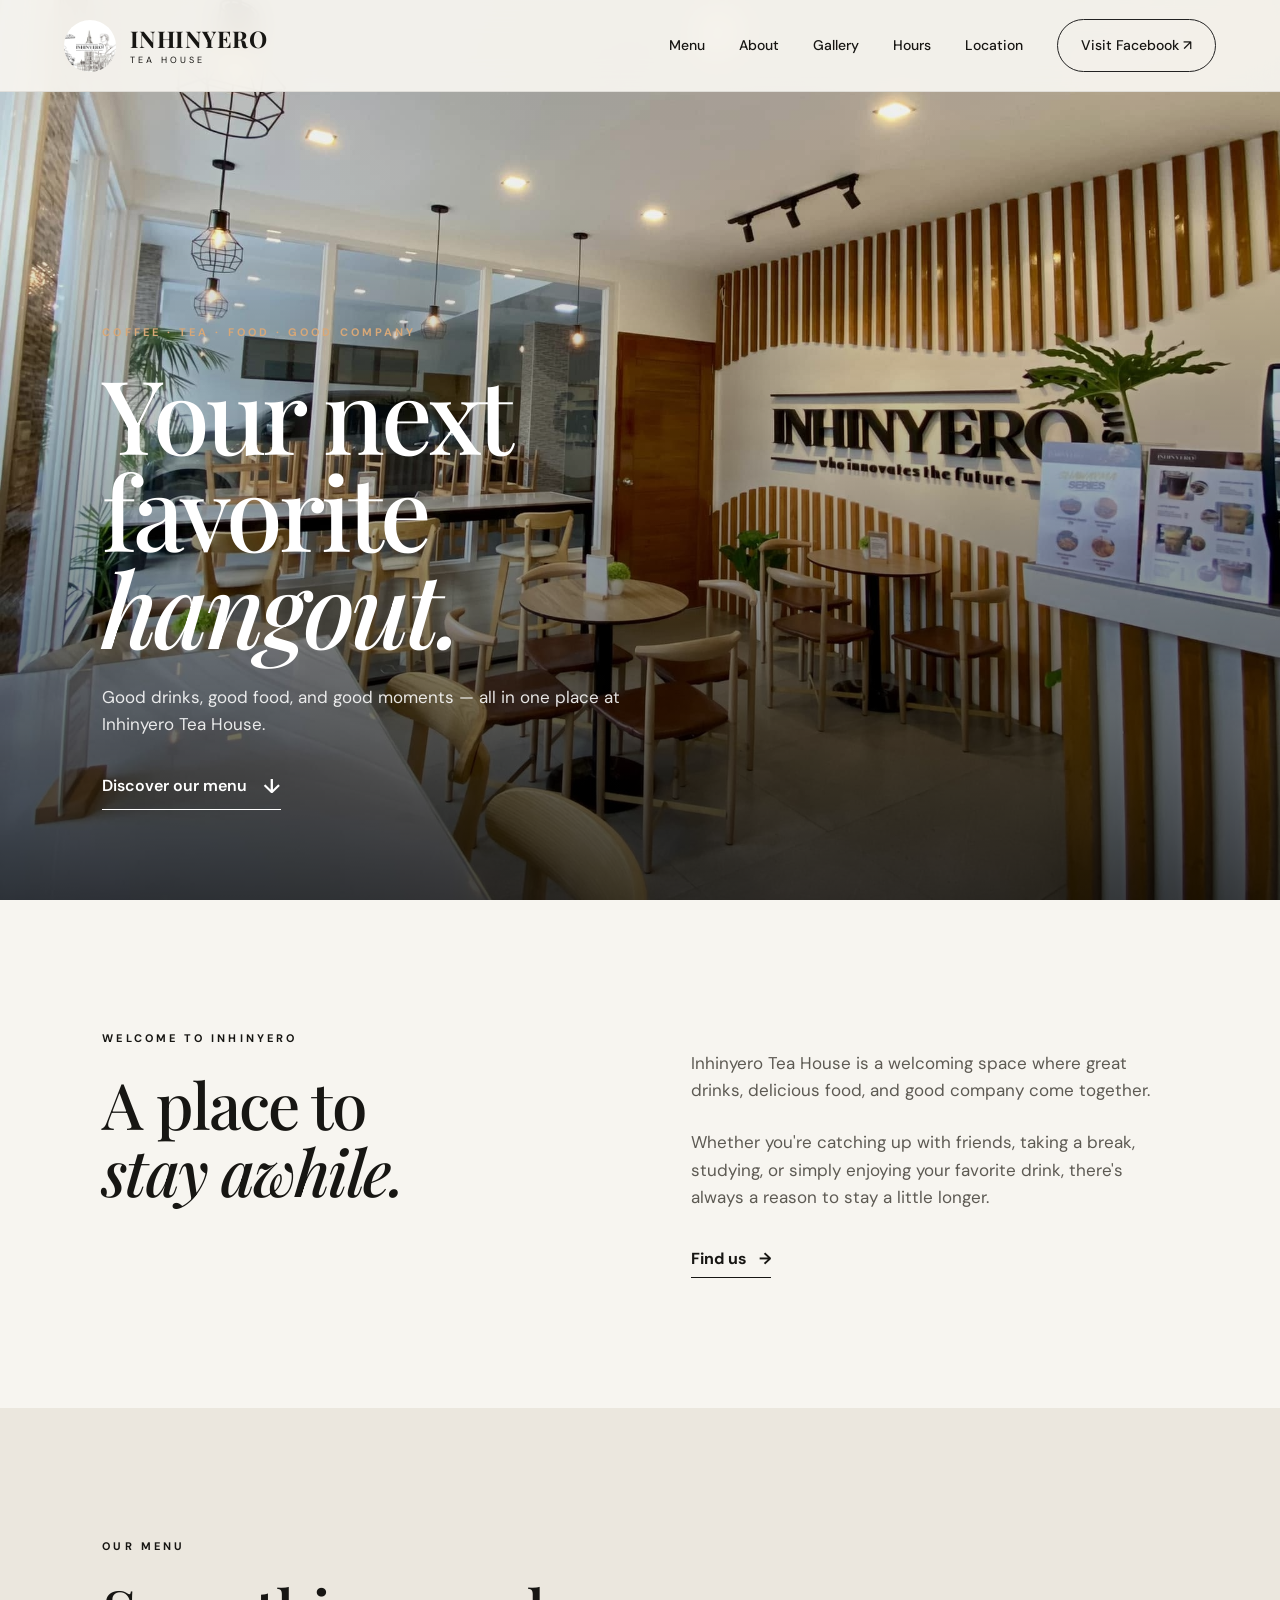
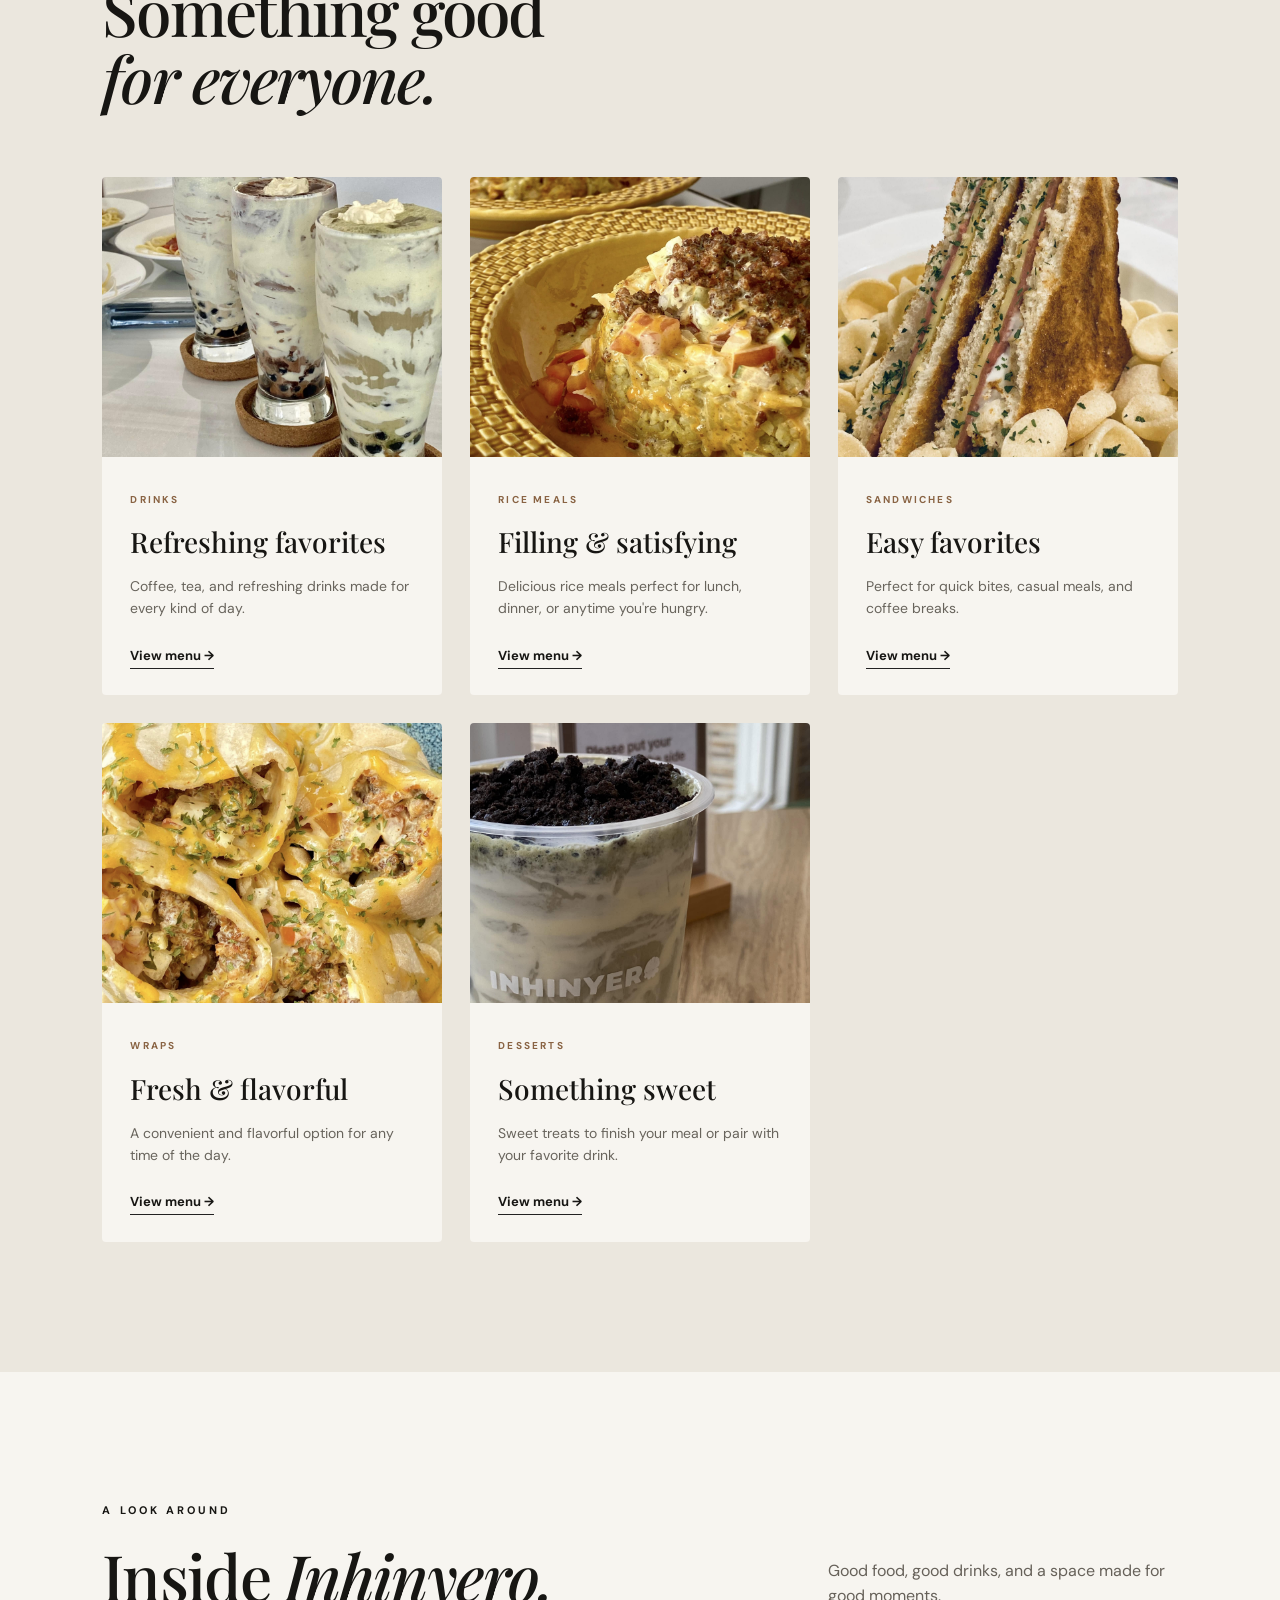
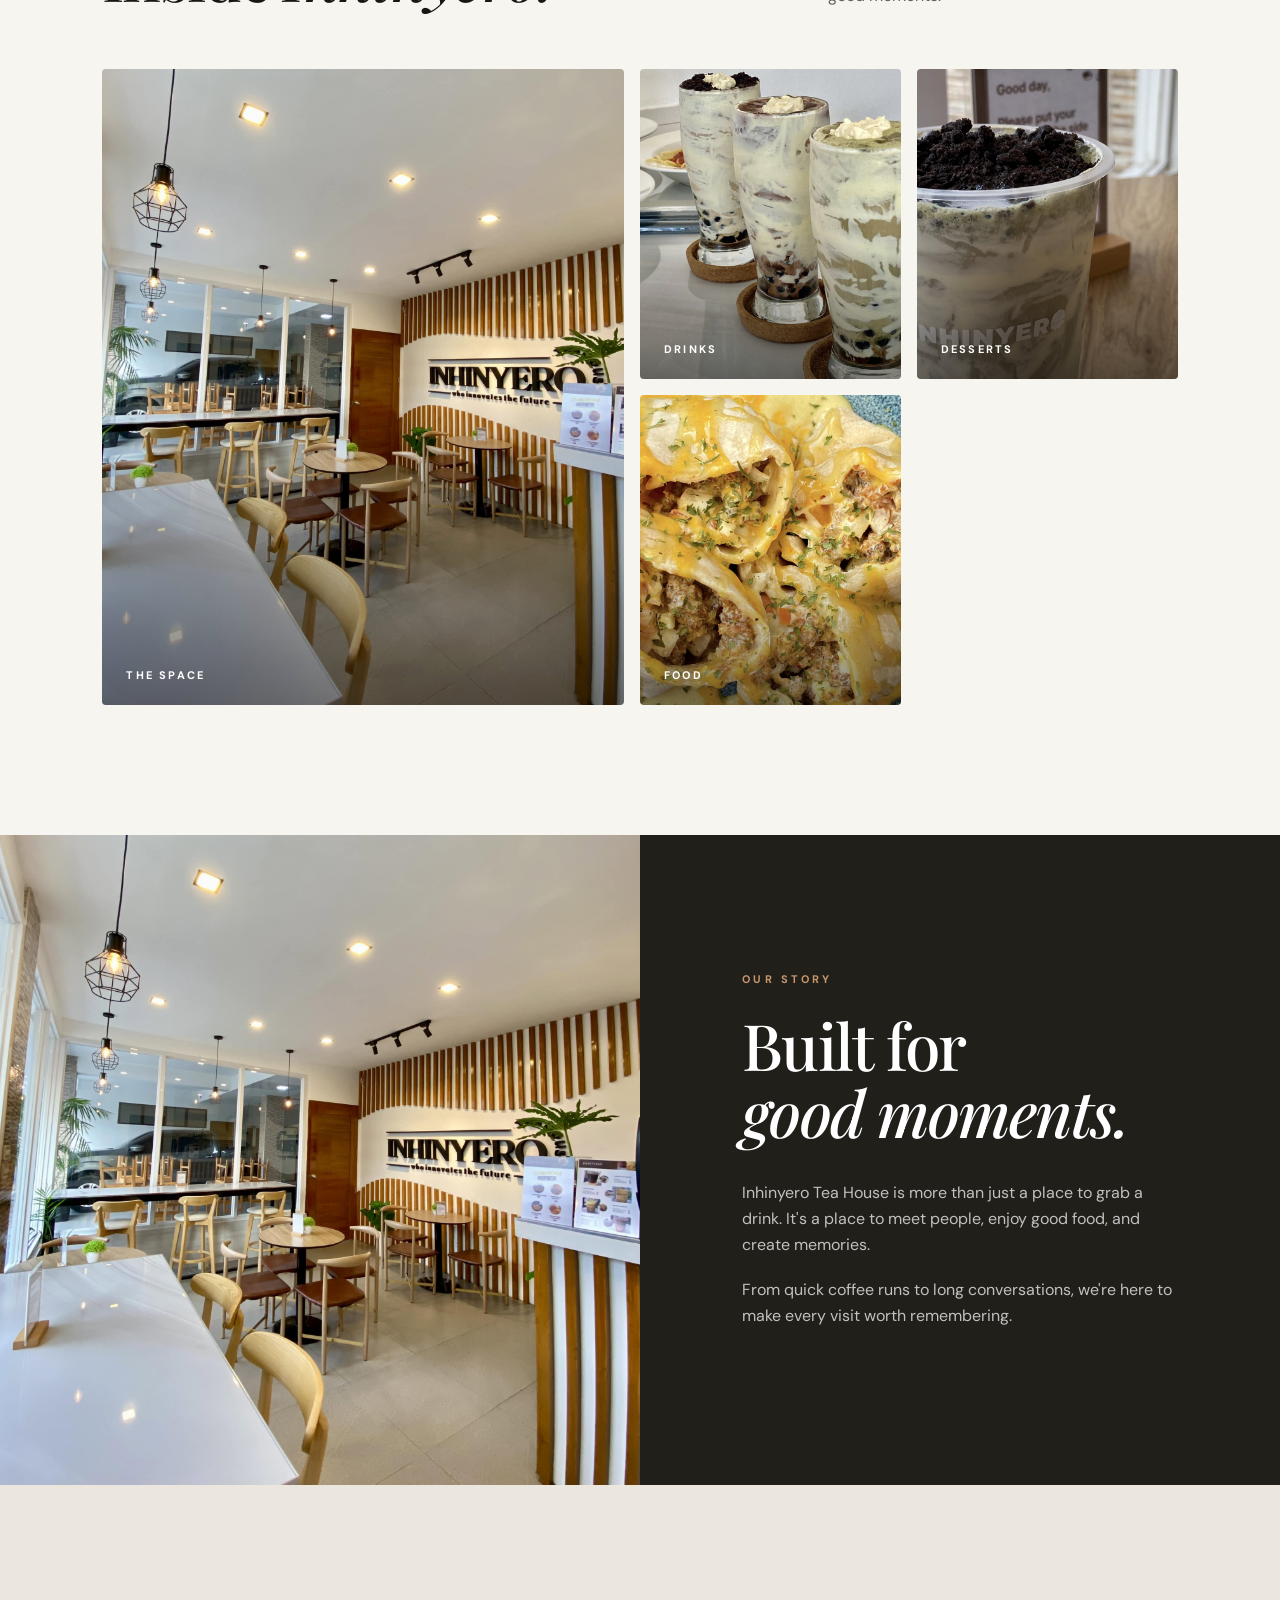
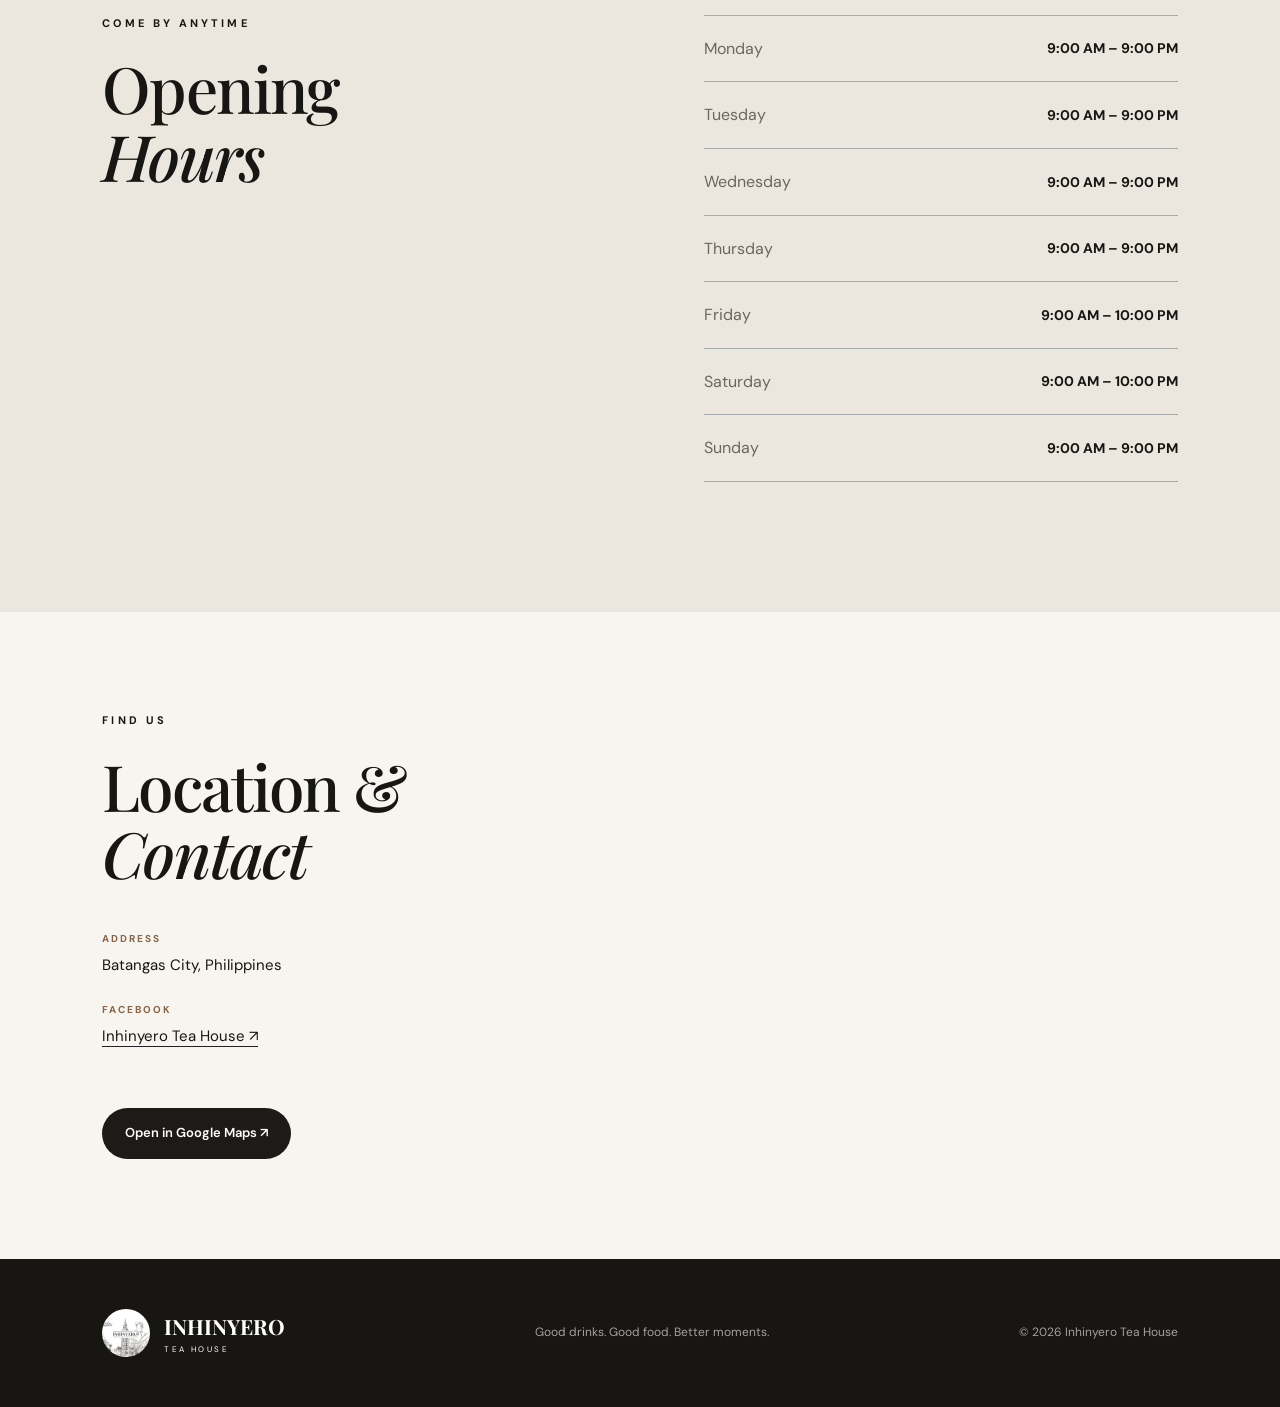
==== cafe-editorial-site/index.html @ 99d725fb "Update index.html" ====
<!DOCTYPE html>
<html lang="en">
<head>
  <meta charset="UTF-8">
  <meta name="viewport" content="width=device-width, initial-scale=1.0">

  <meta
    name="description"
    content="Inhinyero Tea House - Coffee, tea, food, and good company."
  >

  <title>Inhinyero Tea House</title>

  <link rel="preconnect" href="https://fonts.googleapis.com">
  <link rel="preconnect" href="https://fonts.gstatic.com" crossorigin>

  <link
    href="https://fonts.googleapis.com/css2?family=DM+Sans:wght@400;500;600;700&family=Playfair+Display:ital,wght@0,500;0,600;1,500;1,600&display=swap"
    rel="stylesheet"
  >

  <link rel="stylesheet" href="style.css">
</head>

<body>

<!-- ================= HEADER ================= -->

<header class="site-header">

  <a href="#home" class="brand">
    <img
      src="images/logo.jpg.png"
      alt="Inhinyero Tea House Logo"
      class="brand-logo"
    >

    <div class="brand-text">
      <strong>INHINYERO</strong>
      <span>TEA HOUSE</span>
    </div>
  </a>

  <button class="menu-btn" aria-label="Open menu">
    ☰
  </button>

  <nav>
    <a href="#menu">Menu</a>
    <a href="#about">About</a>
    <a href="#gallery">Gallery</a>
    <a href="#hours">Hours</a>
    <a href="#location">Location</a>

    <a
      class="nav-button"
      href="https://www.facebook.com/profile.php?id=100092842797401"
      target="_blank"
      rel="noopener"
    >
      Visit Facebook ↗
    </a>
  </nav>

</header>


<main>

<!-- ================= HERO ================= -->

<section id="home" class="hero">

  <div class="hero-image">
    <img
      src="images/interior.jpg.png"
      alt="Inside Inhinyero Tea House"
    >
  </div>

  <div class="hero-overlay"></div>

  <div class="hero-copy">

    <p class="eyebrow">
      COFFEE · TEA · FOOD · GOOD COMPANY
    </p>

    <h1>
      Your next favorite
      <br>
      <i>hangout.</i>
    </h1>

    <p class="lead">
      Good drinks, good food, and good moments —
      all in one place at Inhinyero Tea House.
    </p>

    <a class="hero-button" href="#menu">
      Discover our menu
      <span>↓</span>
    </a>

  </div>

</section>


<!-- ================= ABOUT ================= -->

<section id="about" class="split-section">

  <div class="about-title">

    <p class="eyebrow">
      WELCOME TO INHINYERO
    </p>

    <h2>
      A place to
      <br>
      <i>stay awhile.</i>
    </h2>

  </div>

  <div class="copy">

    <p>
      Inhinyero Tea House is a welcoming space where
      great drinks, delicious food, and good company come together.
    </p>

    <p>
      Whether you're catching up with friends, taking a break,
      studying, or simply enjoying your favorite drink,
      there's always a reason to stay a little longer.
    </p>

    <a class="text-link dark" href="#location">
      Find us
      <span>→</span>
    </a>

  </div>

</section>


<!-- ================= MENU ================= -->

<section id="menu" class="menu-section">

  <div class="section-title">

    <p class="eyebrow">
      OUR MENU
    </p>

    <h2>
      Something good
      <br>
      <i>for everyone.</i>
    </h2>

  </div>


  <div class="menu-grid">


    <!-- DRINKS -->

    <article class="menu-card">

      <div class="menu-photo">
        <img
          src="images/drinks.jpg.png"
          alt="Drinks at Inhinyero Tea House"
        >
      </div>

      <div class="menu-card-content">

        <span class="menu-category">
          DRINKS
        </span>

        <h3>
          Refreshing favorites
        </h3>

        <p>
          Coffee, tea, and refreshing drinks
          made for every kind of day.
        </p>

        <a href="#location">
          View menu →
        </a>

      </div>

    </article>


    <!-- RICE MEALS -->

    <article class="menu-card">

      <div class="menu-photo">
        <img
          src="images/rice.jpg.png"
          alt="Rice meals at Inhinyero Tea House"
        >
      </div>

      <div class="menu-card-content">

        <span class="menu-category">
          RICE MEALS
        </span>

        <h3>
          Filling & satisfying
        </h3>

        <p>
          Delicious rice meals perfect for
          lunch, dinner, or anytime you're hungry.
        </p>

        <a href="#location">
          View menu →
        </a>

      </div>

    </article>


    <!-- SANDWICH -->

    <article class="menu-card">

      <div class="menu-photo">

        <img
          src="images/sandwich.jpg.png"
          alt="Sandwich at Inhinyero Tea House"
        >

      </div>

      <div class="menu-card-content">

        <span class="menu-category">
          SANDWICHES
        </span>

        <h3>
          Easy favorites
        </h3>

        <p>
          Perfect for quick bites, casual meals,
          and coffee breaks.
        </p>

        <a href="#location">
          View menu →
        </a>

      </div>

    </article>


    <!-- WRAPS -->

    <article class="menu-card">

      <div class="menu-photo">

        <img
          src="images/wraps.jpg.png"
          alt="Wraps at Inhinyero Tea House"
        >

      </div>

      <div class="menu-card-content">

        <span class="menu-category">
          WRAPS
        </span>

        <h3>
          Fresh & flavorful
        </h3>

        <p>
          A convenient and flavorful option
          for any time of the day.
        </p>

        <a href="#location">
          View menu →
        </a>

      </div>

    </article>


    <!-- DESSERT -->

    <article class="menu-card">

      <div class="menu-photo">

        <img
          src="images/dessert.jpg.png"
          alt="Desserts at Inhinyero Tea House"
        >

      </div>

      <div class="menu-card-content">

        <span class="menu-category">
          DESSERTS
        </span>

        <h3>
          Something sweet
        </h3>

        <p>
          Sweet treats to finish your meal
          or pair with your favorite drink.
        </p>

        <a href="#location">
          View menu →
        </a>

      </div>

    </article>

  </div>

</section>


<!-- ================= GALLERY ================= -->

<section id="gallery" class="gallery-section">

  <div class="gallery-heading">

    <div>

      <p class="eyebrow">
        A LOOK AROUND
      </p>

      <h2>
        Inside
        <i>Inhinyero.</i>
      </h2>

    </div>

    <p>
      Good food, good drinks, and a space
      made for good moments.
    </p>

  </div>


  <div class="gallery-grid">

    <div class="gallery-card gallery-large">

      <img
        src="images/interior.jpg.png"
        alt="Interior of Inhinyero Tea House"
      >

      <div class="gallery-label">
        THE SPACE
      </div>

    </div>


    <div class="gallery-card">

      <img
        src="images/drinks.jpg.png"
        alt="Drinks"
      >

      <div class="gallery-label">
        DRINKS
      </div>

    </div>


    <div class="gallery-card">

      <img
        src="images/dessert.jpg.png"
        alt="Desserts"
      >

      <div class="gallery-label">
        DESSERTS
      </div>

    </div>


    <div class="gallery-card">

      <img
        src="images/wraps.jpg.png"
        alt="Wraps"
      >

      <div class="gallery-label">
        FOOD
      </div>

    </div>

  </div>

</section>


<!-- ================= STORY ================= -->

<section class="story-section">

  <div class="story-photo">

    <img
      src="images/interior.jpg.png"
      alt="Inhinyero Tea House"
    >

  </div>

  <div class="story-copy">

    <p class="eyebrow">
      OUR STORY
    </p>

    <h2>
      Built for
      <br>
      <i>good moments.</i>
    </h2>

    <p>
      Inhinyero Tea House is more than just a place
      to grab a drink. It's a place to meet people,
      enjoy good food, and create memories.
    </p>

    <p>
      From quick coffee runs to long conversations,
      we're here to make every visit worth remembering.
    </p>

  </div>

</section>


<!-- ================= HOURS ================= -->

<section id="hours" class="hours-section">

  <div>

    <p class="eyebrow">
      COME BY ANYTIME
    </p>

    <h2>
      Opening
      <br>
      <i>Hours</i>
    </h2>

  </div>


  <div class="hours-list">

    <div>
      <span>Monday</span>
      <strong>9:00 AM – 9:00 PM</strong>
    </div>

    <div>
      <span>Tuesday</span>
      <strong>9:00 AM – 9:00 PM</strong>
    </div>

    <div>
      <span>Wednesday</span>
      <strong>9:00 AM – 9:00 PM</strong>
    </div>

    <div>
      <span>Thursday</span>
      <strong>9:00 AM – 9:00 PM</strong>
    </div>

    <div>
      <span>Friday</span>
      <strong>9:00 AM – 10:00 PM</strong>
    </div>

    <div>
      <span>Saturday</span>
      <strong>9:00 AM – 10:00 PM</strong>
    </div>

    <div>
      <span>Sunday</span>
      <strong>9:00 AM – 9:00 PM</strong>
    </div>

  </div>

</section>


<!-- ================= LOCATION ================= -->

<section id="location" class="location-section">

  <div class="location-info">

    <p class="eyebrow">
      FIND US
    </p>

    <h2>
      Location &
      <br>
      <i>Contact</i>
    </h2>


    <div class="details">

      <div>

        <small>
          ADDRESS
        </small>

        <p>
          Batangas City, Philippines
        </p>

      </div>


      <div>

        <small>
          FACEBOOK
        </small>

        <p>

          <a
            href="https://www.facebook.com/profile.php?id=100092842797401"
            target="_blank"
            rel="noopener"
          >
            Inhinyero Tea House ↗
          </a>

        </p>

      </div>

    </div>


    <a
      class="button"
      href="https://www.google.com/maps/search/?api=1&query=Inhinyero+Tea+House+Batangas"
      target="_blank"
      rel="noopener"
    >
      Open in Google Maps ↗
    </a>

  </div>


  <div class="map">

    <iframe
      src="https://www.google.com/maps?q=Inhinyero%20Tea%20House%20Batangas&output=embed"
      loading="lazy"
      title="Inhinyero Tea House location"
      allowfullscreen
    ></iframe>

  </div>

</section>

</main>


<!-- ================= FOOTER ================= -->

<footer>

  <div class="footer-brand">

    <img
      src="images/logo.jpg.png"
      alt="Inhinyero Tea House Logo"
    >

    <div>

      <strong>
        INHINYERO
      </strong>

      <span>
        TEA HOUSE
      </span>

    </div>

  </div>


  <p>
    Good drinks. Good food. Better moments.
  </p>


  <p>
    © <span id="year"></span>
    Inhinyero Tea House
  </p>

</footer>


<script src="script.js"></script>

</body>
</html>
---- cafe-editorial-site/style.css ----
/* =====================================================
   INHINYERO TEA HOUSE
   MAIN WEBSITE STYLES
===================================================== */

* {
  margin: 0;
  padding: 0;
  box-sizing: border-box;
}

html {
  scroll-behavior: smooth;
}

body {
  font-family: "DM Sans", sans-serif;
  background: #f7f5f0;
  color: #171613;
  line-height: 1.6;
}

img {
  display: block;
  width: 100%;
  max-width: 100%;
}

a {
  color: inherit;
  text-decoration: none;
}


/* =====================================================
   HEADER
===================================================== */

.site-header {
  position: fixed;
  top: 0;
  left: 0;
  right: 0;

  height: 92px;

  display: flex;
  align-items: center;
  justify-content: space-between;

  padding: 0 5vw;

  background: rgba(247, 245, 240, 0.94);

  backdrop-filter: blur(14px);

  border-bottom: 1px solid rgba(0, 0, 0, 0.08);

  z-index: 1000;
}


/* LOGO */

.brand {
  display: flex;
  align-items: center;
  gap: 14px;
}

.brand-logo {
  width: 52px;
  height: 52px;

  object-fit: cover;

  border-radius: 50%;
}

.brand-text {
  display: flex;
  flex-direction: column;
  line-height: 1;
}

.brand-text strong {
  font-family: "Playfair Display", serif;
  font-size: 23px;
  letter-spacing: 0.02em;
}

.brand-text span {
  font-size: 9px;
  letter-spacing: 0.35em;
  margin-top: 6px;
}


/* NAVIGATION */

nav {
  display: flex;
  align-items: center;
  gap: 34px;
}

nav a {
  font-size: 14px;
  font-weight: 500;
  transition: 0.25s ease;
}

nav a:hover {
  opacity: 0.55;
}

.nav-button {
  border: 1px solid #222;
  padding: 14px 23px;
  border-radius: 50px;
}

.nav-button:hover {
  background: #171613;
  color: #fff;
  opacity: 1;
}

.menu-btn {
  display: none;
  border: none;
  background: transparent;
  font-size: 28px;
  cursor: pointer;
}


/* =====================================================
   HERO
===================================================== */

.hero {
  position: relative;

  height: 100vh;
  min-height: 680px;

  overflow: hidden;

  display: flex;
  align-items: flex-end;
}

.hero-image {
  position: absolute;
  inset: 0;
}

.hero-image img {
  width: 100%;
  height: 100%;

  object-fit: cover;
  object-position: center;
}

.hero-overlay {
  position: absolute;
  inset: 0;

  background:
    linear-gradient(
      to top,
      rgba(0, 0, 0, 0.75) 0%,
      rgba(0, 0, 0, 0.35) 42%,
      rgba(0, 0, 0, 0.05) 75%
    );
}

.hero-copy {
  position: relative;

  z-index: 2;

  color: white;

  width: min(850px, 90%);

  padding: 0 0 90px 8vw;
}

.eyebrow {
  font-size: 11px;
  font-weight: 700;
  letter-spacing: 0.28em;
  text-transform: uppercase;

  margin-bottom: 22px;
}

.hero-copy .eyebrow {
  color: #d8a878;
}

.hero h1 {
  font-family: "Playfair Display", serif;

  font-size: clamp(60px, 8vw, 110px);

  line-height: 0.95;

  font-weight: 500;

  letter-spacing: -0.04em;

  margin-bottom: 28px;
}

.hero h1 i {
  font-weight: 500;
}

.lead {
  max-width: 520px;

  font-size: 17px;

  color: rgba(255, 255, 255, 0.88);

  margin-bottom: 32px;
}

.hero-button {
  display: inline-flex;
  align-items: center;
  gap: 16px;

  border-bottom: 1px solid white;

  padding-bottom: 7px;

  font-weight: 600;
}

.hero-button span {
  font-size: 20px;
}


/* =====================================================
   ABOUT
===================================================== */

.split-section {
  display: grid;

  grid-template-columns: 1fr 1fr;

  gap: 8vw;

  padding: 130px 8vw;

  background: #f7f5f0;
}

.about-title h2,
.section-title h2,
.gallery-heading h2,
.story-copy h2,
.hours-section h2,
.location-info h2 {
  font-family: "Playfair Display", serif;

  font-size: clamp(45px, 5vw, 72px);

  font-weight: 500;

  line-height: 1.05;

  letter-spacing: -0.03em;
}

.about-title h2 i,
.section-title h2 i,
.gallery-heading h2 i,
.story-copy h2 i,
.hours-section h2 i,
.location-info h2 i {
  font-weight: 500;
}

.copy {
  max-width: 540px;

  padding-top: 20px;
}

.copy p {
  font-size: 17px;

  color: #5d5a53;

  margin-bottom: 25px;
}

.text-link {
  display: inline-flex;

  align-items: center;

  gap: 12px;

  font-weight: 700;

  border-bottom: 1px solid currentColor;

  padding-bottom: 5px;

  margin-top: 10px;
}


/* =====================================================
   MENU
===================================================== */

.menu-section {
  padding: 130px 8vw;

  background: #ebe7de;
}

.section-title {
  margin-bottom: 65px;
}

.menu-grid {
  display: grid;

  grid-template-columns: repeat(3, 1fr);

  gap: 28px;
}

.menu-card {
  background: #f7f5f0;

  overflow: hidden;

  border-radius: 4px;

  transition: transform 0.3s ease, box-shadow 0.3s ease;
}

.menu-card:hover {
  transform: translateY(-6px);

  box-shadow: 0 20px 50px rgba(0, 0, 0, 0.1);
}


/* MENU IMAGE */

.menu-photo {
  width: 100%;

  height: 280px;

  overflow: hidden;

  background: #ddd;
}

.menu-photo img {
  width: 100%;
  height: 100%;

  object-fit: cover;

  object-position: center;

  transition: transform 0.5s ease;
}

.menu-card:hover .menu-photo img {
  transform: scale(1.05);
}


.menu-card-content {
  padding: 28px;
}

.menu-category {
  font-size: 10px;

  font-weight: 700;

  letter-spacing: 0.22em;

  color: #896343;
}

.menu-card h3 {
  font-family: "Playfair Display", serif;

  font-size: 28px;

  font-weight: 500;

  margin: 10px 0;
}

.menu-card p {
  color: #68645c;

  font-size: 14px;

  margin-bottom: 22px;
}

.menu-card a {
  font-size: 13px;

  font-weight: 700;

  border-bottom: 1px solid #222;

  padding-bottom: 4px;
}


/* =====================================================
   GALLERY
===================================================== */

.gallery-section {
  padding: 130px 8vw;

  background: #f7f5f0;
}

.gallery-heading {
  display: flex;

  justify-content: space-between;

  align-items: flex-end;

  gap: 50px;

  margin-bottom: 60px;
}

.gallery-heading > p {
  max-width: 350px;

  color: #666159;
}

.gallery-grid {
  display: grid;

  grid-template-columns: 2fr 1fr 1fr;

  grid-template-rows: 310px 310px;

  gap: 16px;
}

.gallery-card {
  position: relative;

  overflow: hidden;

  border-radius: 4px;

  background: #ddd;
}

.gallery-large {
  grid-row: span 2;
}

.gallery-card img {
  width: 100%;
  height: 100%;

  object-fit: cover;

  object-position: center;

  transition: transform 0.5s ease;
}

.gallery-card:hover img {
  transform: scale(1.05);
}

.gallery-card::after {
  content: "";

  position: absolute;

  inset: 0;

  background: linear-gradient(
    to top,
    rgba(0, 0, 0, 0.5),
    transparent 50%
  );
}

.gallery-label {
  position: absolute;

  left: 24px;
  bottom: 20px;

  z-index: 2;

  color: white;

  font-size: 11px;

  font-weight: 700;

  letter-spacing: 0.2em;
}


/* =====================================================
   STORY
===================================================== */

.story-section {
  display: grid;

  grid-template-columns: 1fr 1fr;

  min-height: 650px;

  background: #211f1a;

  color: white;
}

.story-photo {
  min-height: 600px;

  overflow: hidden;
}

.story-photo img {
  width: 100%;
  height: 100%;

  object-fit: cover;
}

.story-copy {
  padding: 100px 8vw;

  display: flex;

  flex-direction: column;

  justify-content: center;
}

.story-copy .eyebrow {
  color: #c7966d;
}

.story-copy h2 {
  margin-bottom: 35px;
}

.story-copy p:not(.eyebrow) {
  max-width: 520px;

  color: rgba(255, 255, 255, 0.72);

  margin-bottom: 20px;
}


/* =====================================================
   HOURS
===================================================== */

.hours-section {
  display: grid;

  grid-template-columns: 1fr 1fr;

  gap: 10vw;

  padding: 130px 8vw;

  background: #ebe7de;
}

.hours-list {
  border-top: 1px solid #aaa;
}

.hours-list div {
  display: flex;

  justify-content: space-between;

  align-items: center;

  gap: 20px;

  padding: 20px 0;

  border-bottom: 1px solid #aaa;
}

.hours-list span {
  color: #6b675f;
}

.hours-list strong {
  font-size: 14px;
}


/* =====================================================
   LOCATION
===================================================== */

.location-section {
  display: grid;

  grid-template-columns: 0.9fr 1.1fr;

  min-height: 600px;

  background: #f7f5f0;
}

.location-info {
  padding: 100px 8vw;

  display: flex;

  flex-direction: column;

  justify-content: center;
}

.details {
  margin-top: 45px;

  margin-bottom: 35px;
}

.details > div {
  margin-bottom: 25px;
}

.details small {
  display: block;

  font-size: 10px;

  font-weight: 700;

  letter-spacing: 0.2em;

  color: #8b6345;

  margin-bottom: 6px;
}

.details p {
  font-size: 15px;
}

.details a {
  border-bottom: 1px solid #222;
}

.button {
  display: inline-block;

  width: fit-content;

  background: #1d1b17;

  color: white;

  padding: 15px 23px;

  border-radius: 50px;

  font-size: 13px;

  font-weight: 600;

  transition: 0.25s ease;
}

.button:hover {
  background: #8a6244;
}

.map {
  min-height: 600px;
}

.map iframe {
  width: 100%;
  height: 100%;

  min-height: 600px;

  border: 0;
}


/* =====================================================
   FOOTER
===================================================== */

footer {
  background: #171613;

  color: white;

  padding: 50px 8vw;

  display: flex;

  align-items: center;

  justify-content: space-between;

  gap: 30px;

  flex-wrap: wrap;
}

.footer-brand {
  display: flex;

  align-items: center;

  gap: 14px;
}

.footer-brand img {
  width: 48px;
  height: 48px;

  border-radius: 50%;

  object-fit: cover;
}

.footer-brand div {
  display: flex;

  flex-direction: column;
}

.footer-brand strong {
  font-family: "Playfair Display", serif;

  font-size: 21px;
}

.footer-brand span {
  font-size: 8px;

  letter-spacing: 0.3em;
}

footer p {
  color: rgba(255, 255, 255, 0.6);

  font-size: 12px;
}


/* =====================================================
   MOBILE
===================================================== */

@media (max-width: 900px) {

  .site-header {
    height: 78px;

    padding: 0 5vw;
  }

  .brand-logo {
    width: 45px;
    height: 45px;
  }

  .brand-text strong {
    font-size: 19px;
  }

  nav {
    display: none;

    position: absolute;

    top: 78px;

    left: 0;
    right: 0;

    background: #f7f5f0;

    padding: 25px 5vw;

    flex-direction: column;

    align-items: flex-start;

    gap: 20px;

    border-bottom: 1px solid #ddd;
  }

  nav.active {
    display: flex;
  }

  .menu-btn {
    display: block;
  }


  .hero {
    min-height: 650px;
  }

  .hero-copy {
    padding: 0 6vw 60px;
  }

  .hero h1 {
    font-size: clamp(50px, 13vw, 80px);
  }


  .split-section,
  .story-section,
  .hours-section,
  .location-section {
    grid-template-columns: 1fr;
  }


  .split-section {
    padding: 90px 7vw;
  }


  .menu-section,
  .gallery-section {
    padding: 90px 7vw;
  }


  .menu-grid {
    grid-template-columns: 1fr 1fr;
  }


  .menu-photo {
    height: 250px;
  }


  .gallery-heading {
    flex-direction: column;

    align-items: flex-start;
  }


  .gallery-grid {
    grid-template-columns: 1fr 1fr;

    grid-template-rows: 300px 220px 220px;
  }

  .gallery-large {
    grid-column: span 2;

    grid-row: span 1;
  }


  .story-photo {
    min-height: 450px;
  }

  .story-copy {
    padding: 80px 7vw;
  }


  .hours-section {
    padding: 90px 7vw;
  }


  .location-info {
    padding: 90px 7vw;
  }

  .map,
  .map iframe {
    min-height: 450px;
  }

}


@media (max-width: 600px) {

  .brand-text strong {
    font-size: 17px;
  }

  .brand-text span {
    font-size: 7px;
  }


  .hero {
    min-height: 620px;
  }

  .hero-copy {
    padding-bottom: 45px;
  }

  .hero h1 {
    font-size: 55px;
  }

  .lead {
    font-size: 15px;
  }


  .menu-grid {
    grid-template-columns: 1fr;
  }

  .menu-photo {
    height: 280px;
  }


  .gallery-grid {
    display: grid;

    grid-template-columns: 1fr;

    grid-template-rows: repeat(4, 280px);
  }

  .gallery-large {
    grid-column: auto;
  }


  .hours-list div {
    align-items: flex-start;

    flex-direction: column;

    gap: 4px;
  }


  footer {
    flex-direction: column;

    align-items: flex-start;
  }

}
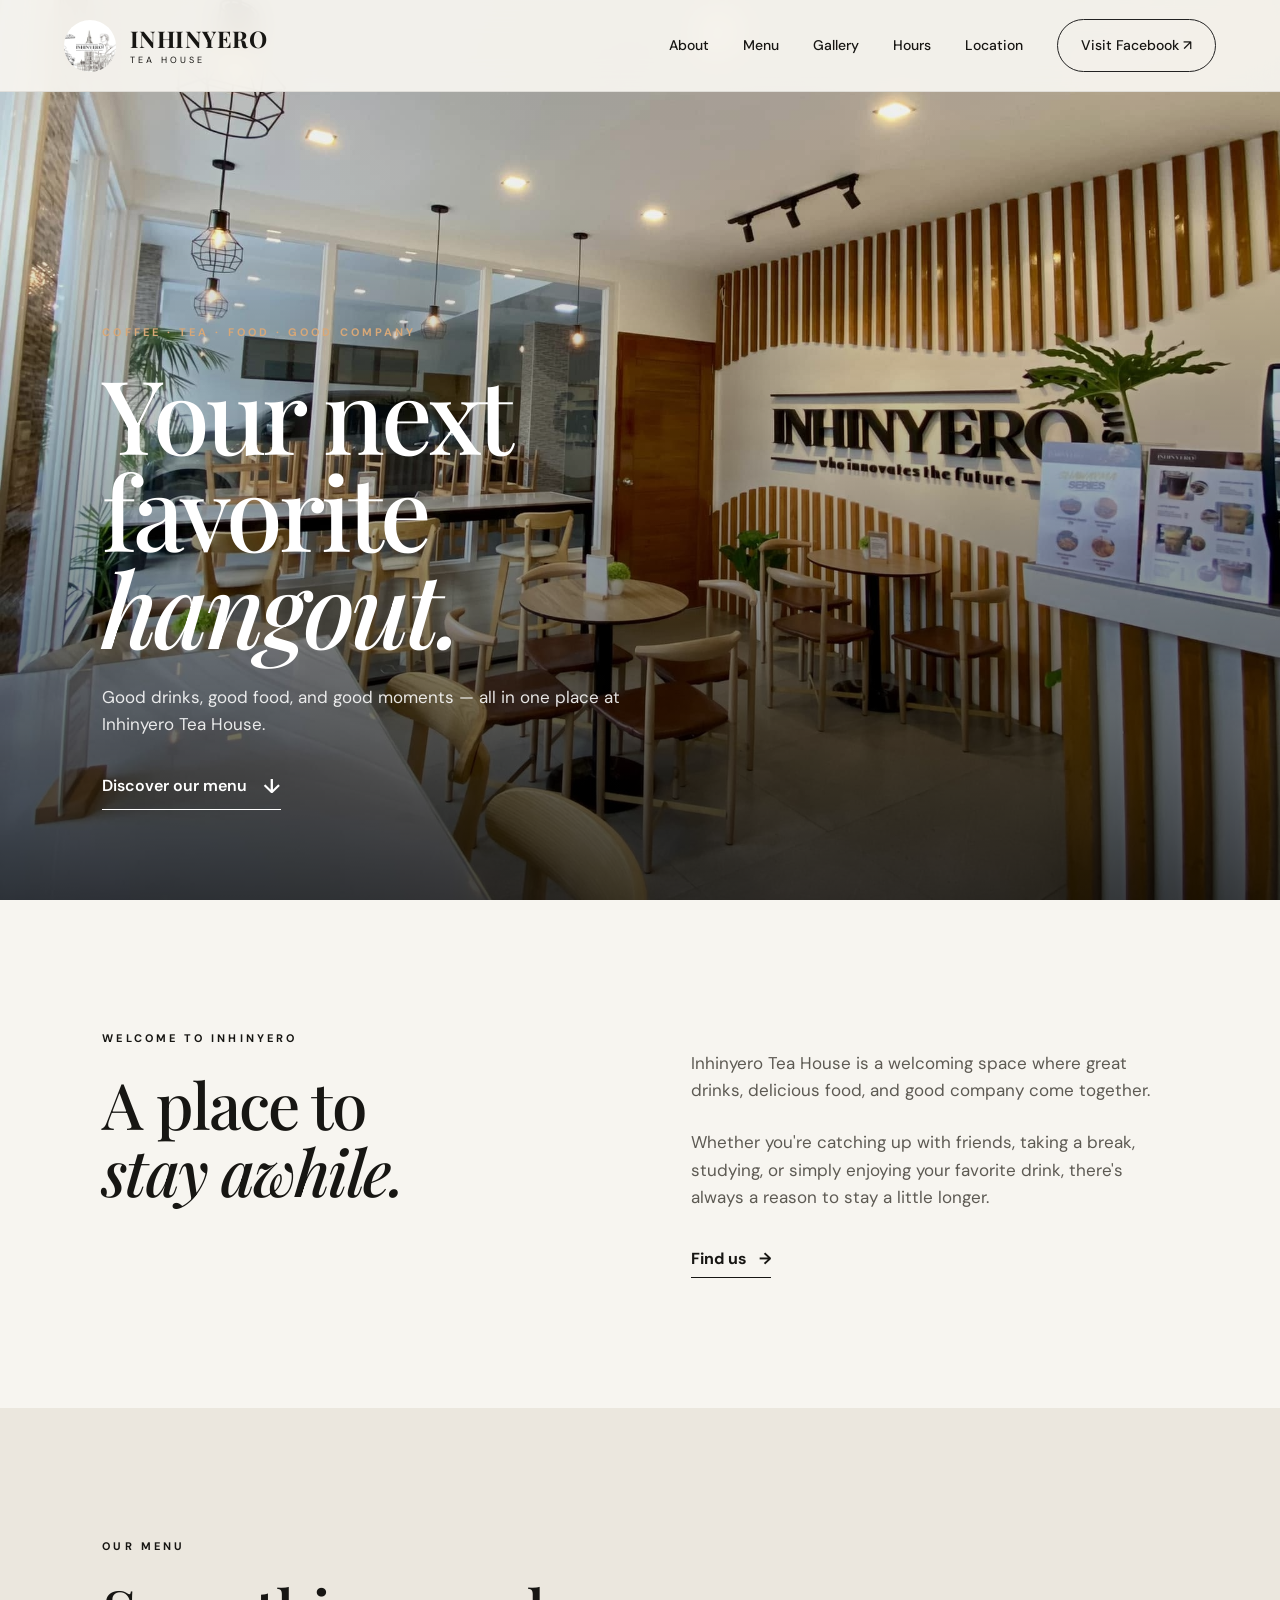
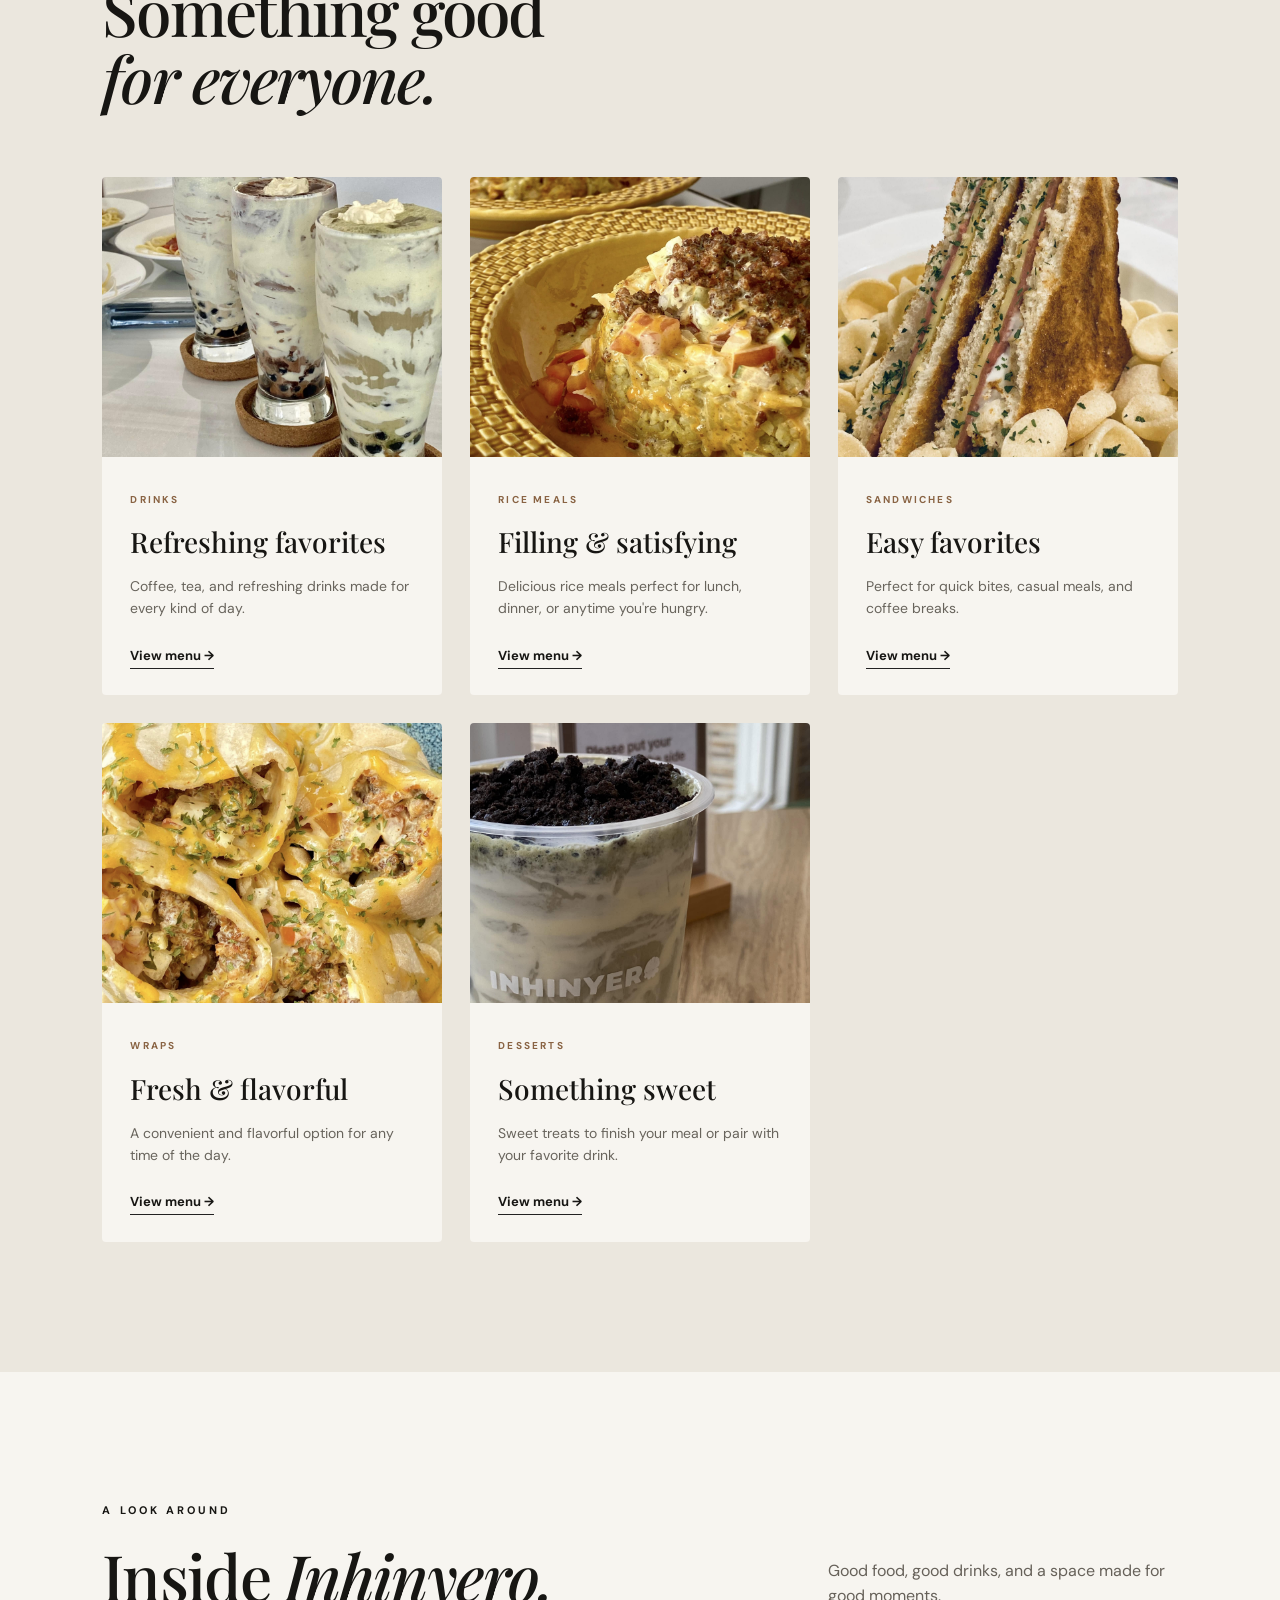
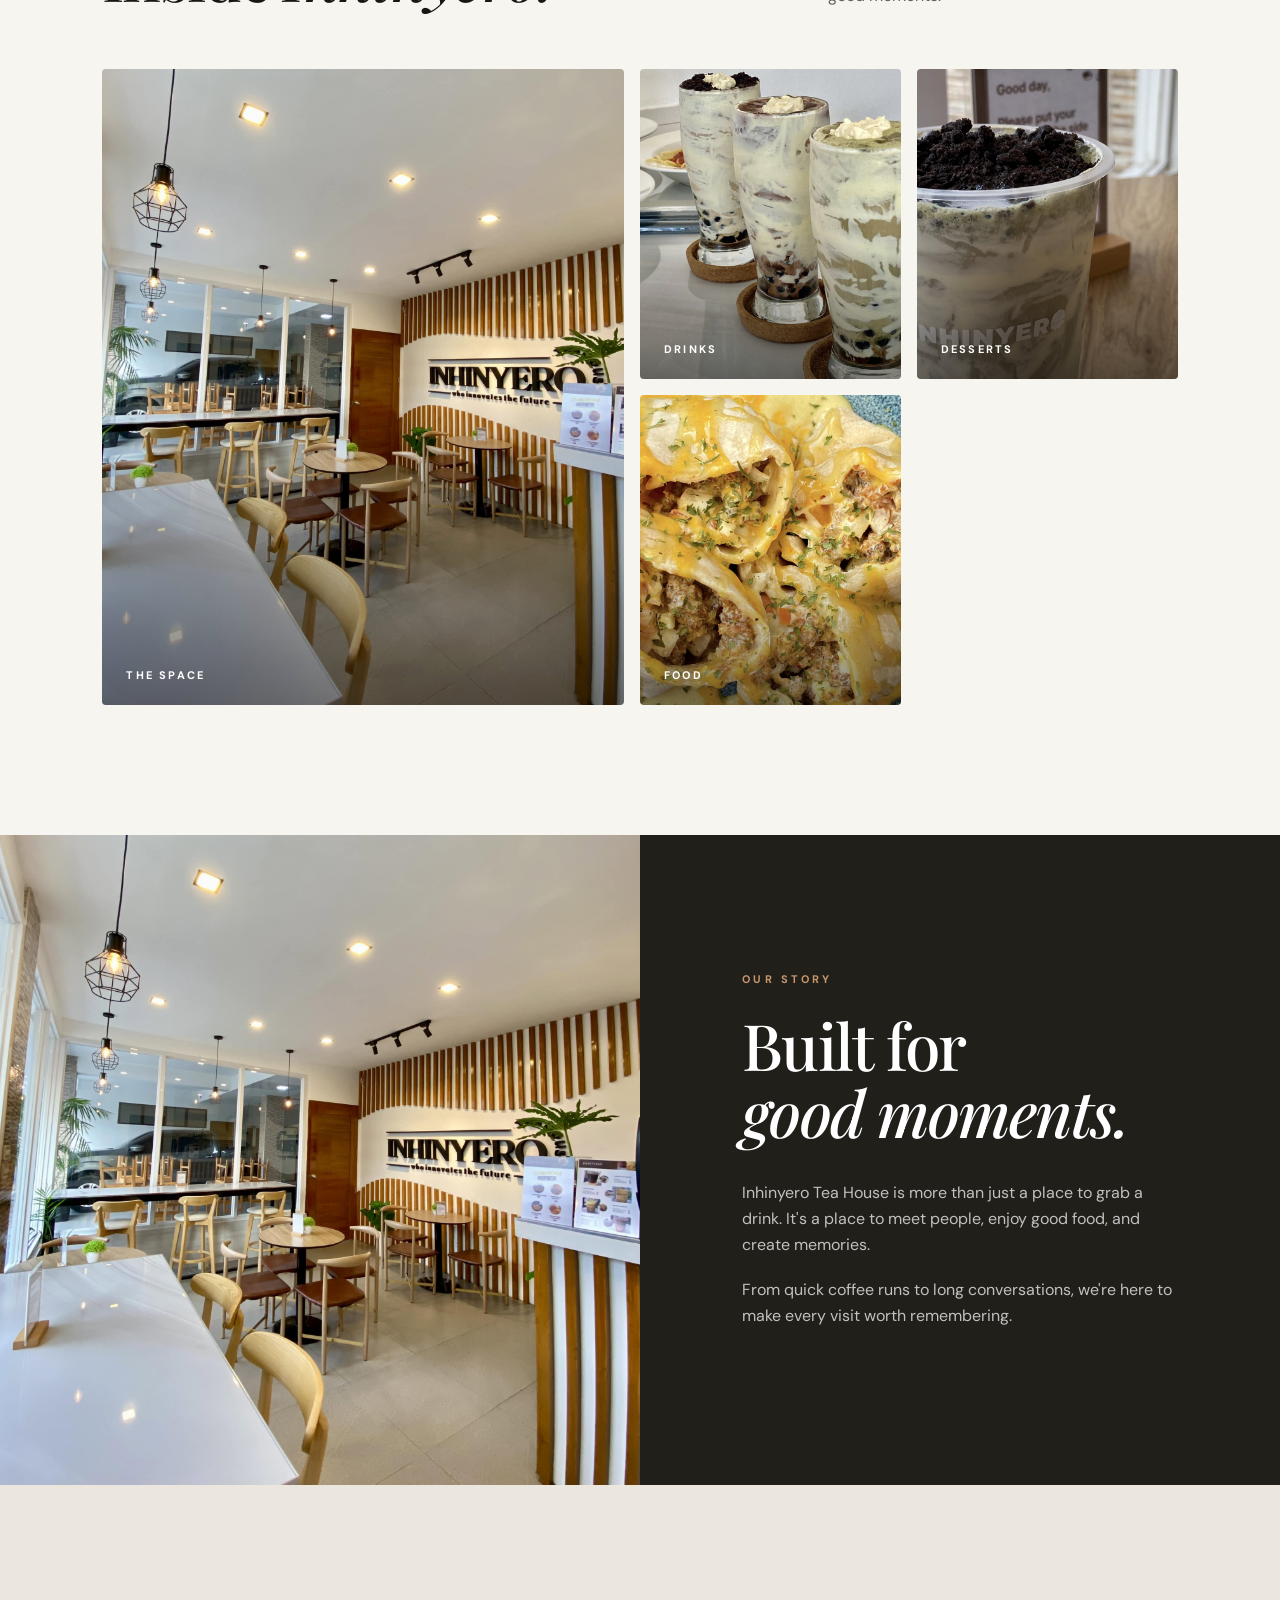
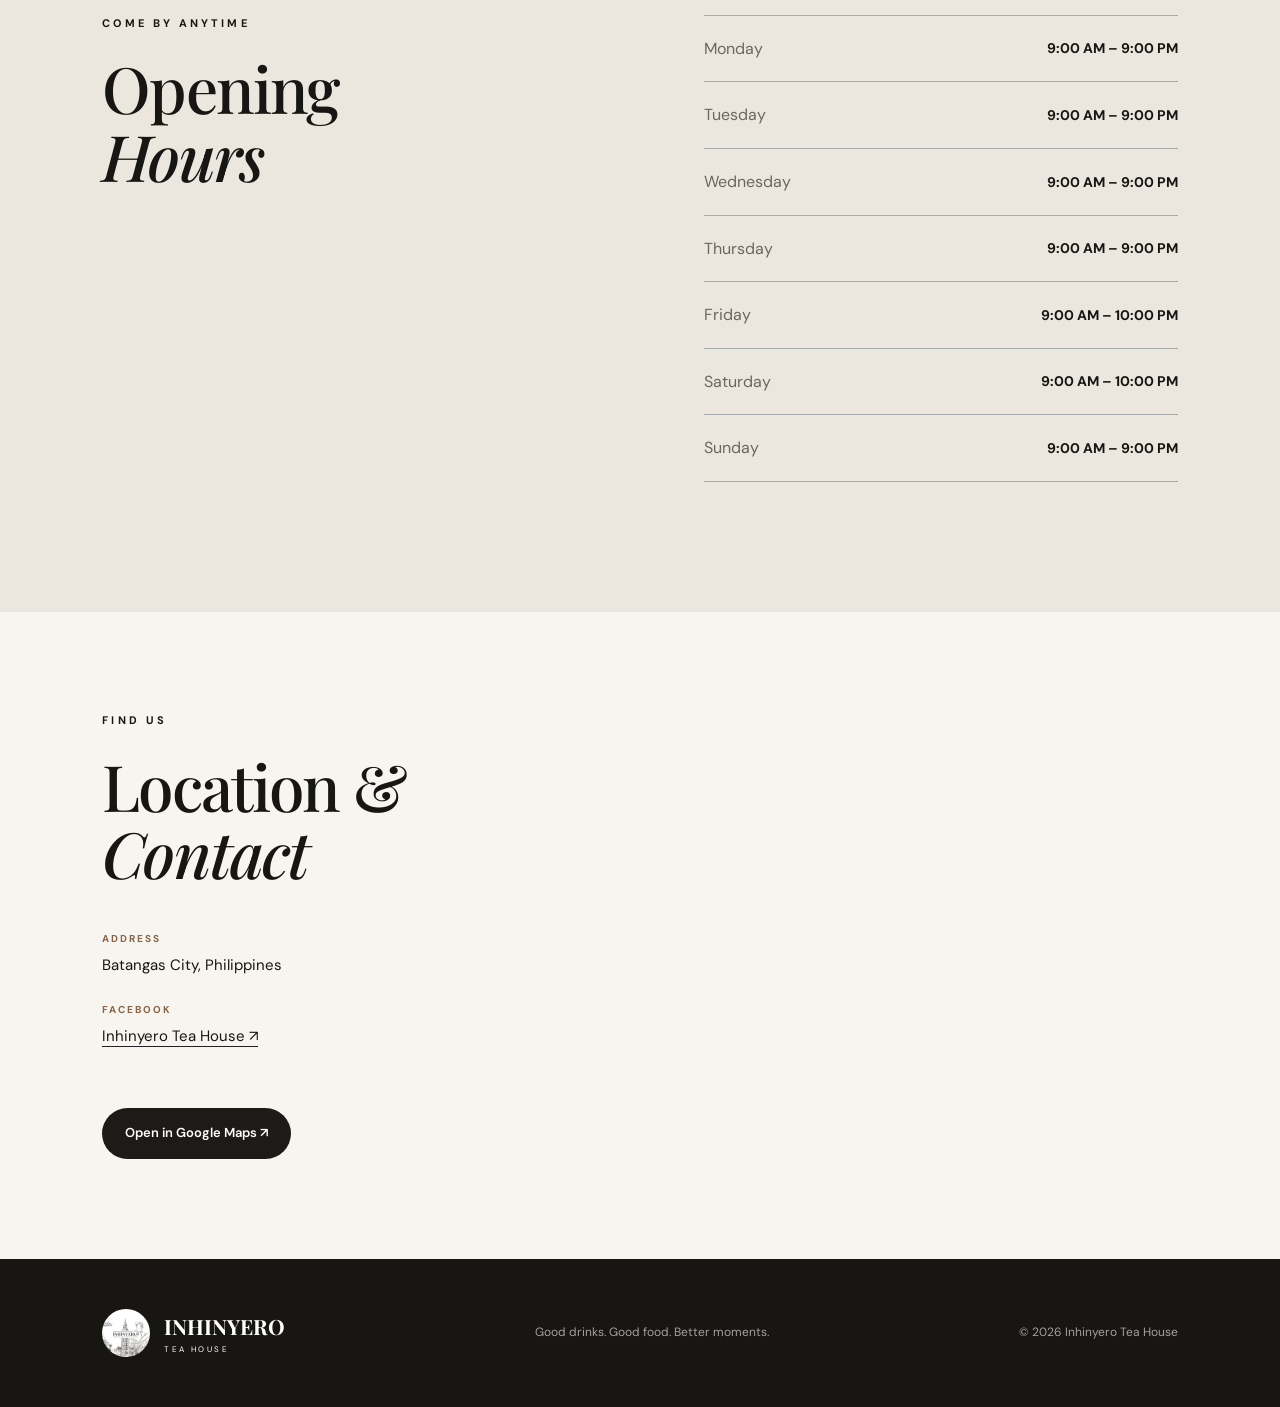
==== commit e7229d2f: "Update index.html" ====
--- a/cafe-editorial-site/index.html
+++ b/cafe-editorial-site/index.html
@@ -46,8 +46,8 @@
   </button>
 
   <nav>
-    <a href="#menu">Menu</a>
-    <a href="#about">About</a>
+    <a href="#menu">About</a>
+    <a href="#about">Menu</a>
     <a href="#gallery">Gallery</a>
     <a href="#hours">Hours</a>
     <a href="#location">Location</a>
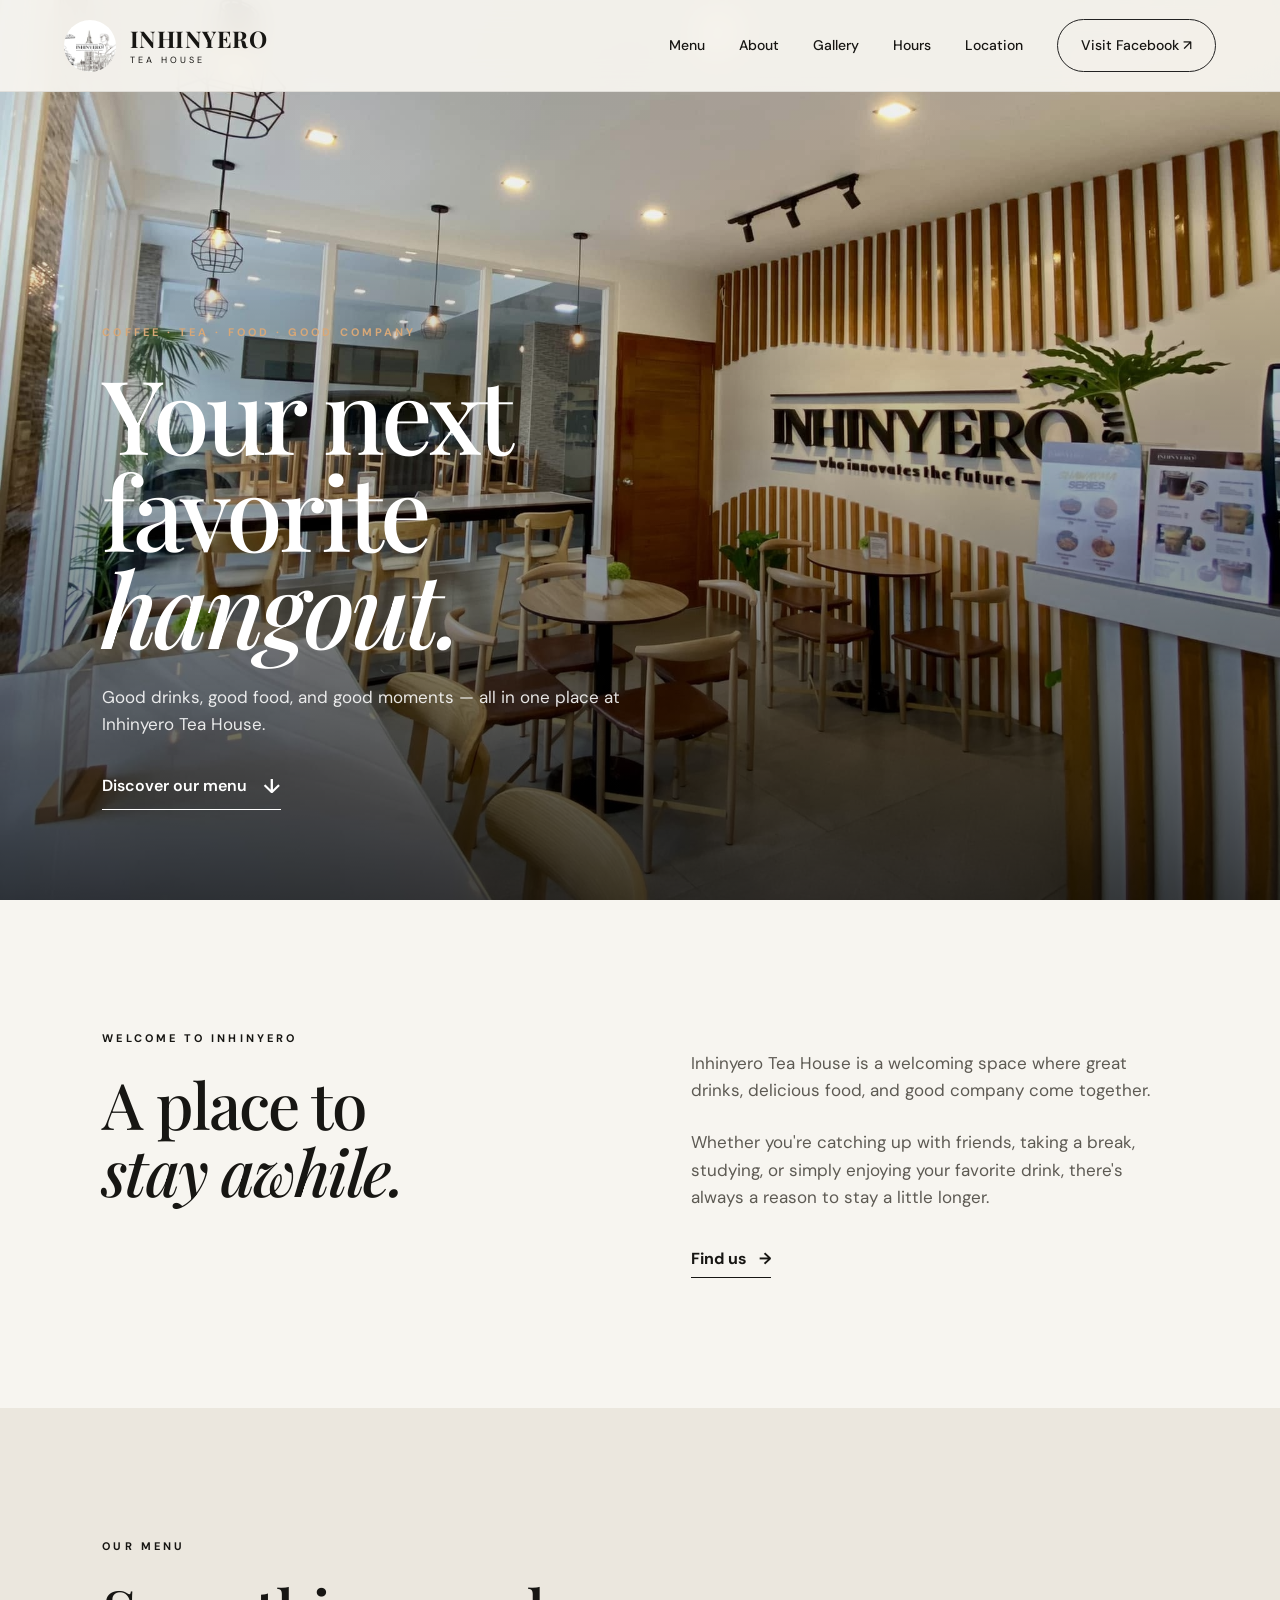
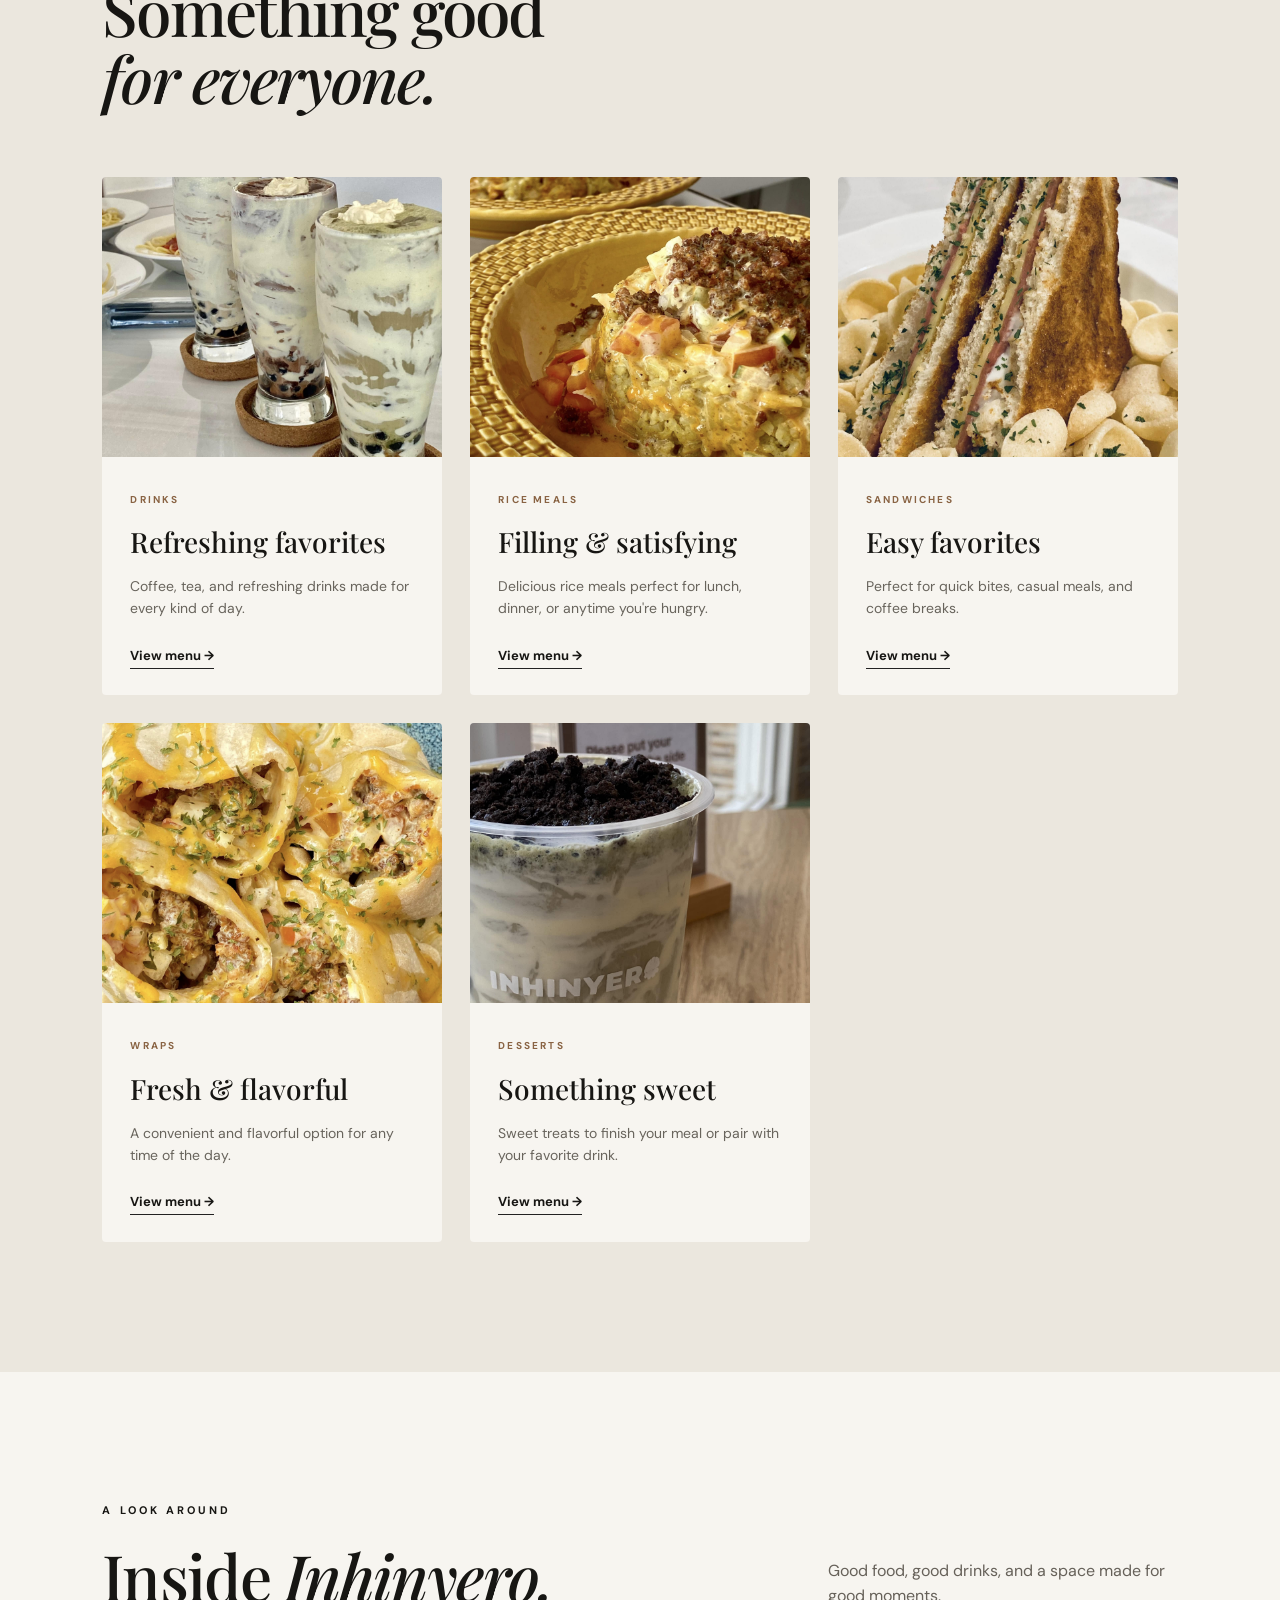
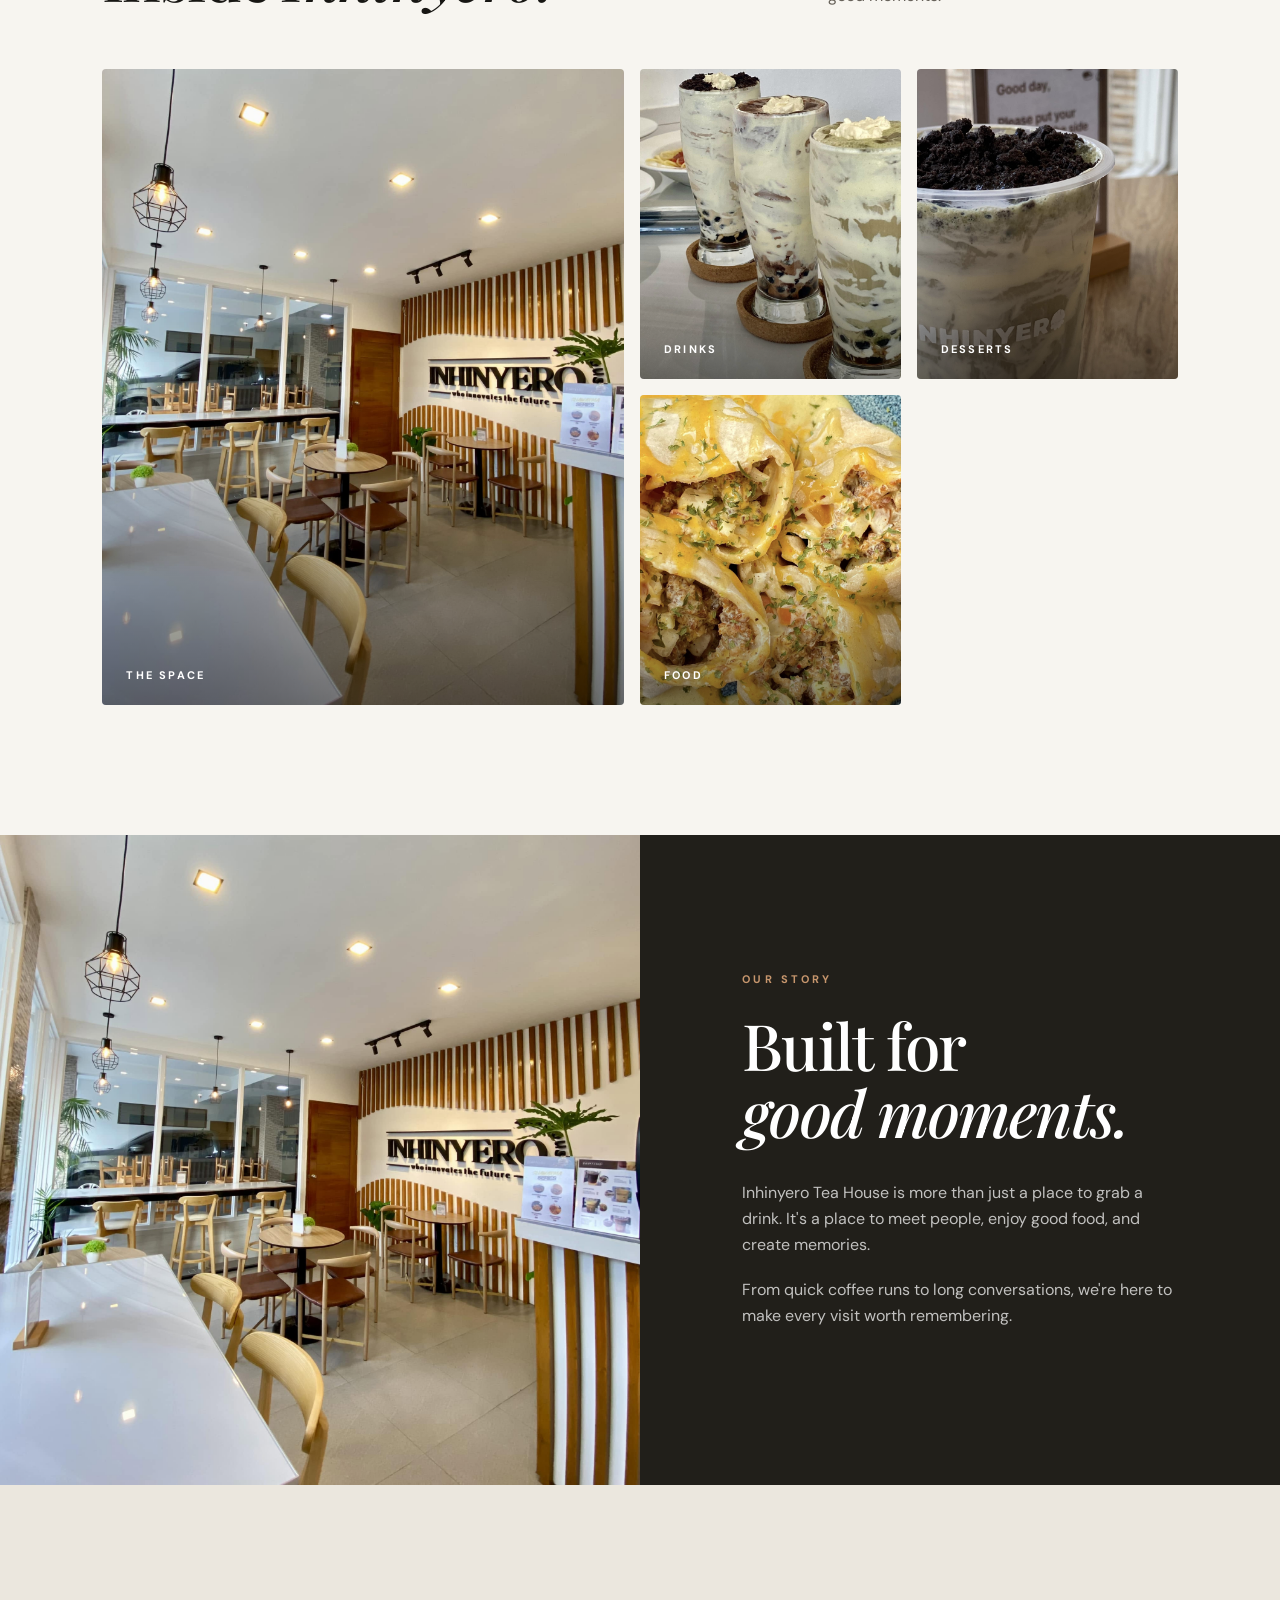
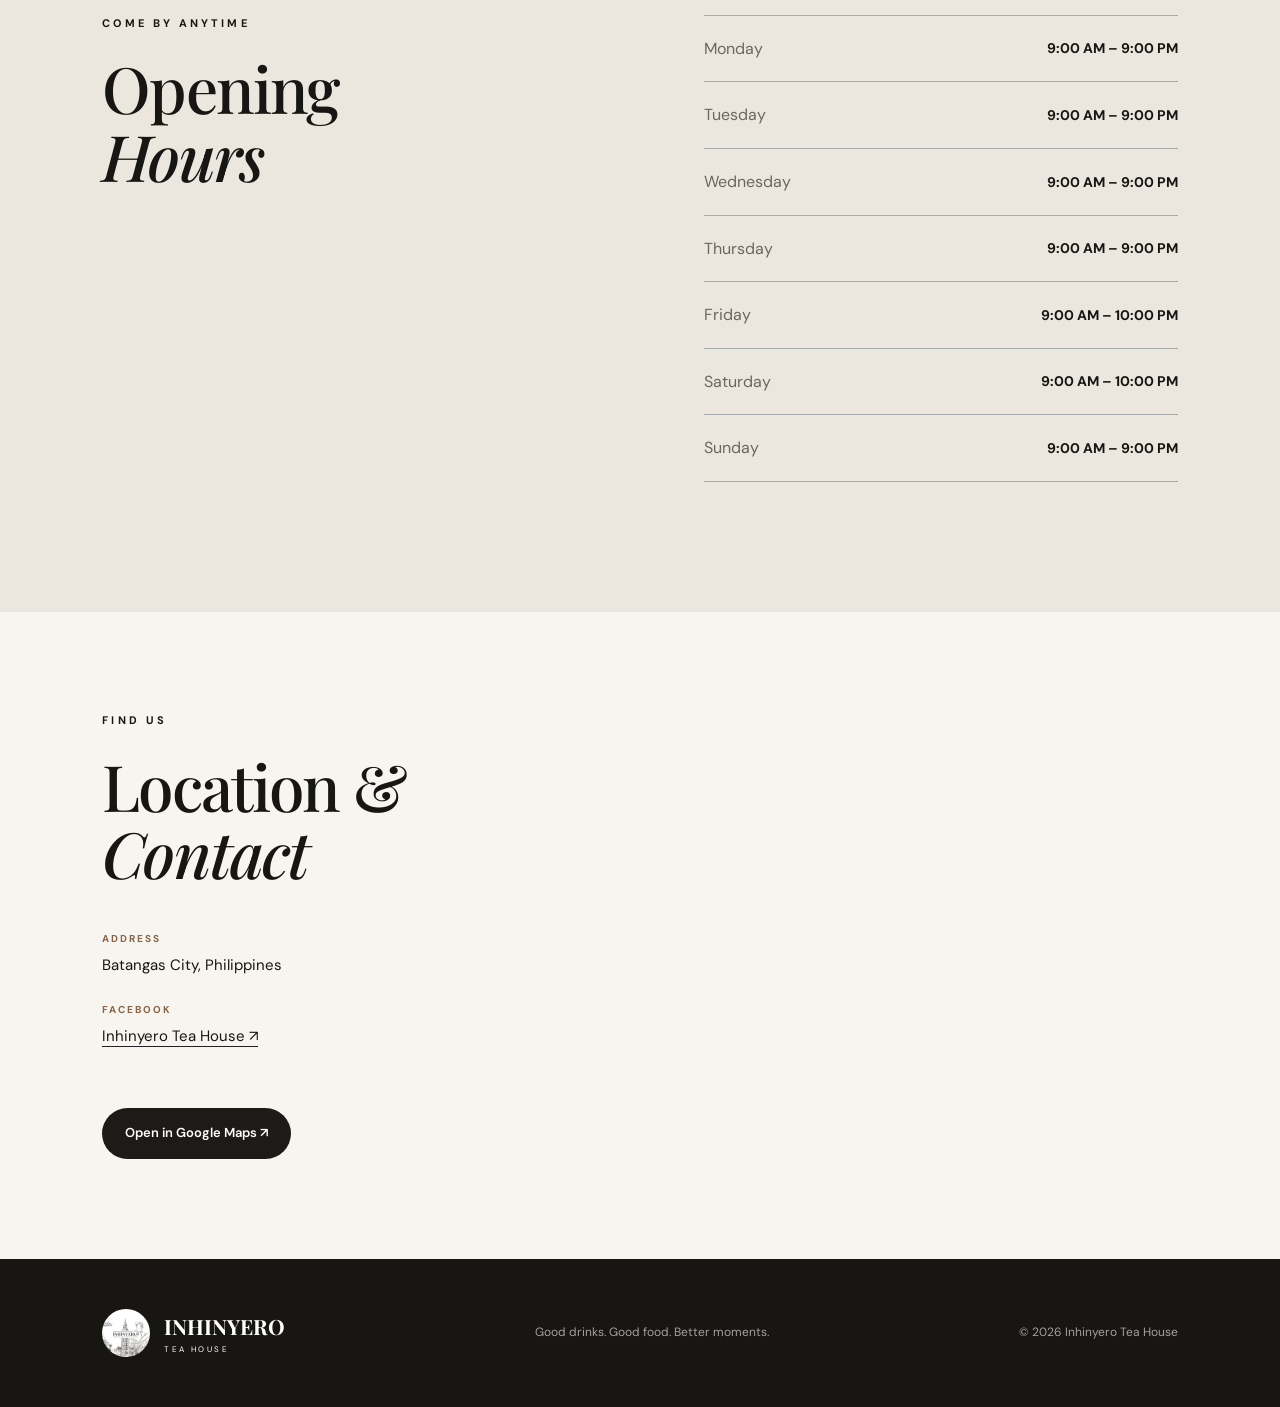
==== commit 9efb5566: "Update index.html" ====
--- a/cafe-editorial-site/index.html
+++ b/cafe-editorial-site/index.html
@@ -46,8 +46,8 @@
   </button>
 
   <nav>
-    <a href="#menu">About</a>
-    <a href="#about">Menu</a>
+    <a href="#menu">Menu</a>
+    <a href="#about">About</a>
     <a href="#gallery">Gallery</a>
     <a href="#hours">Hours</a>
     <a href="#location">Location</a>
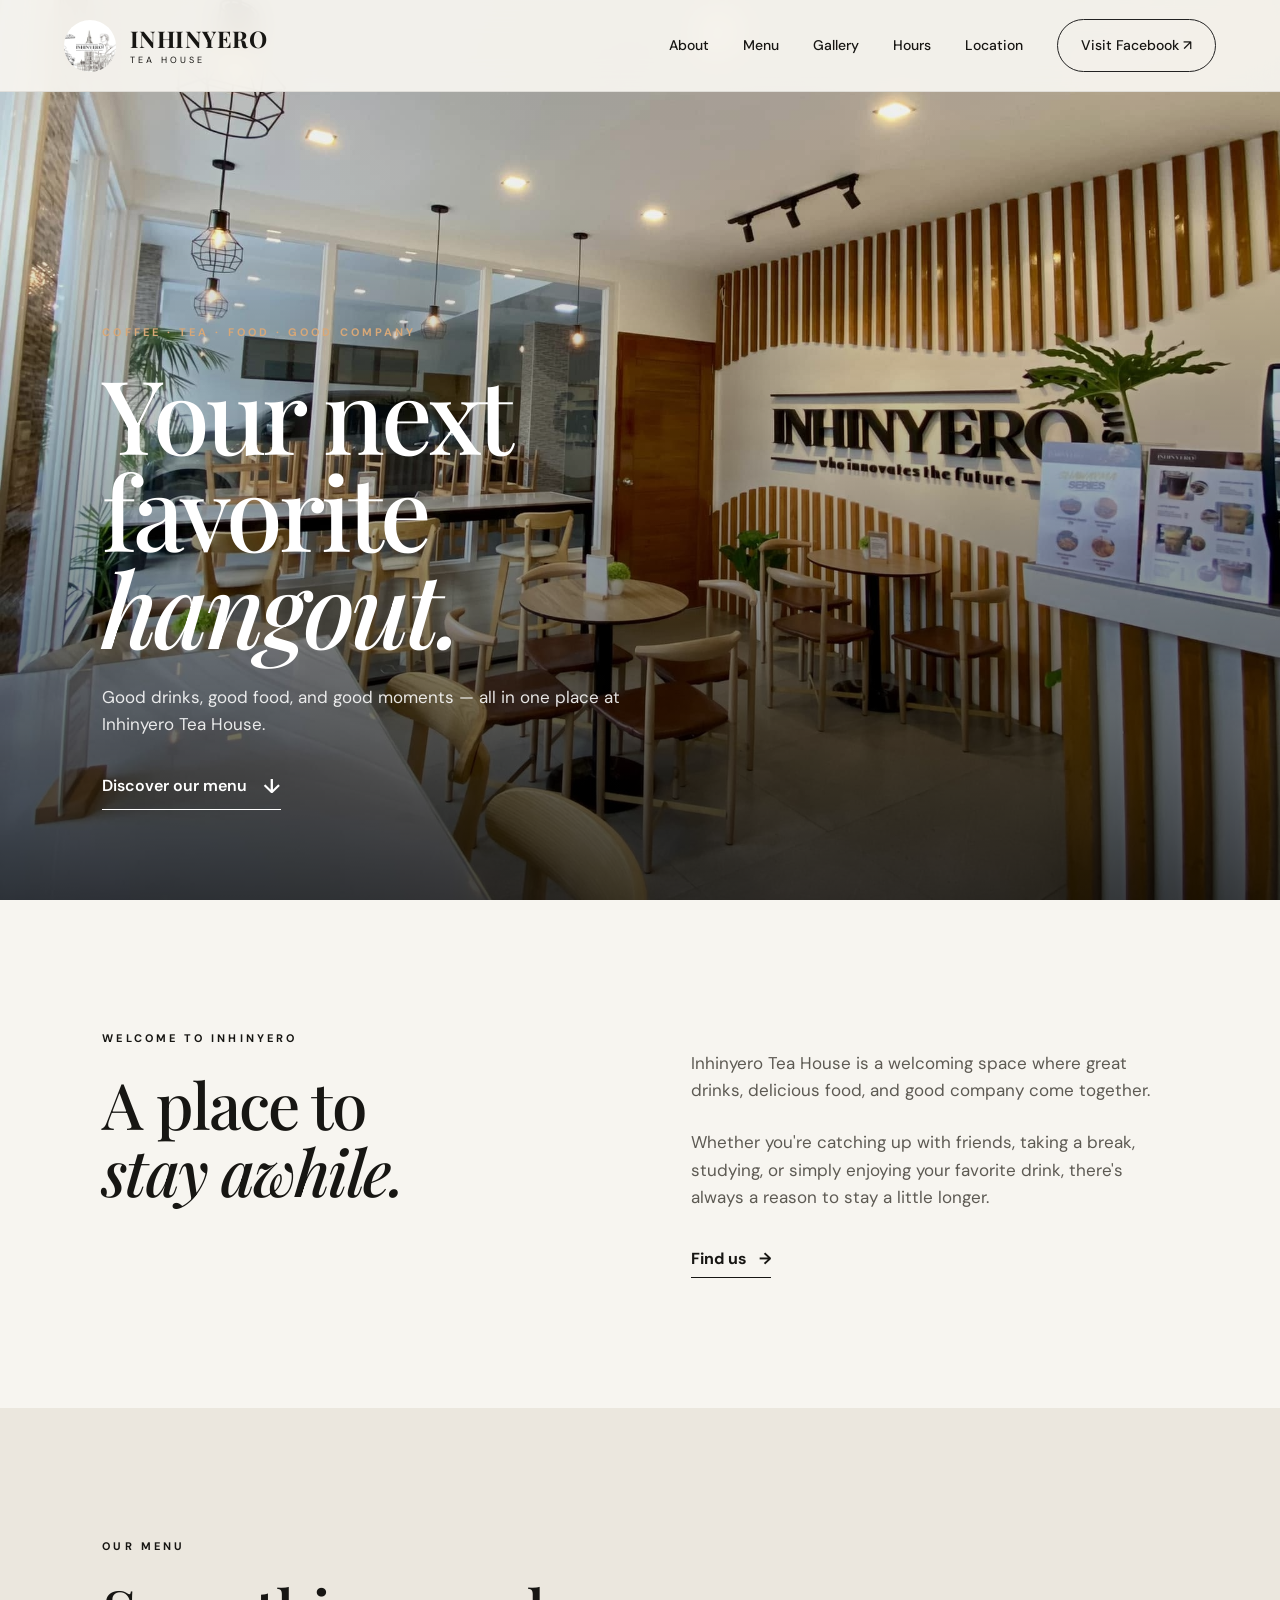
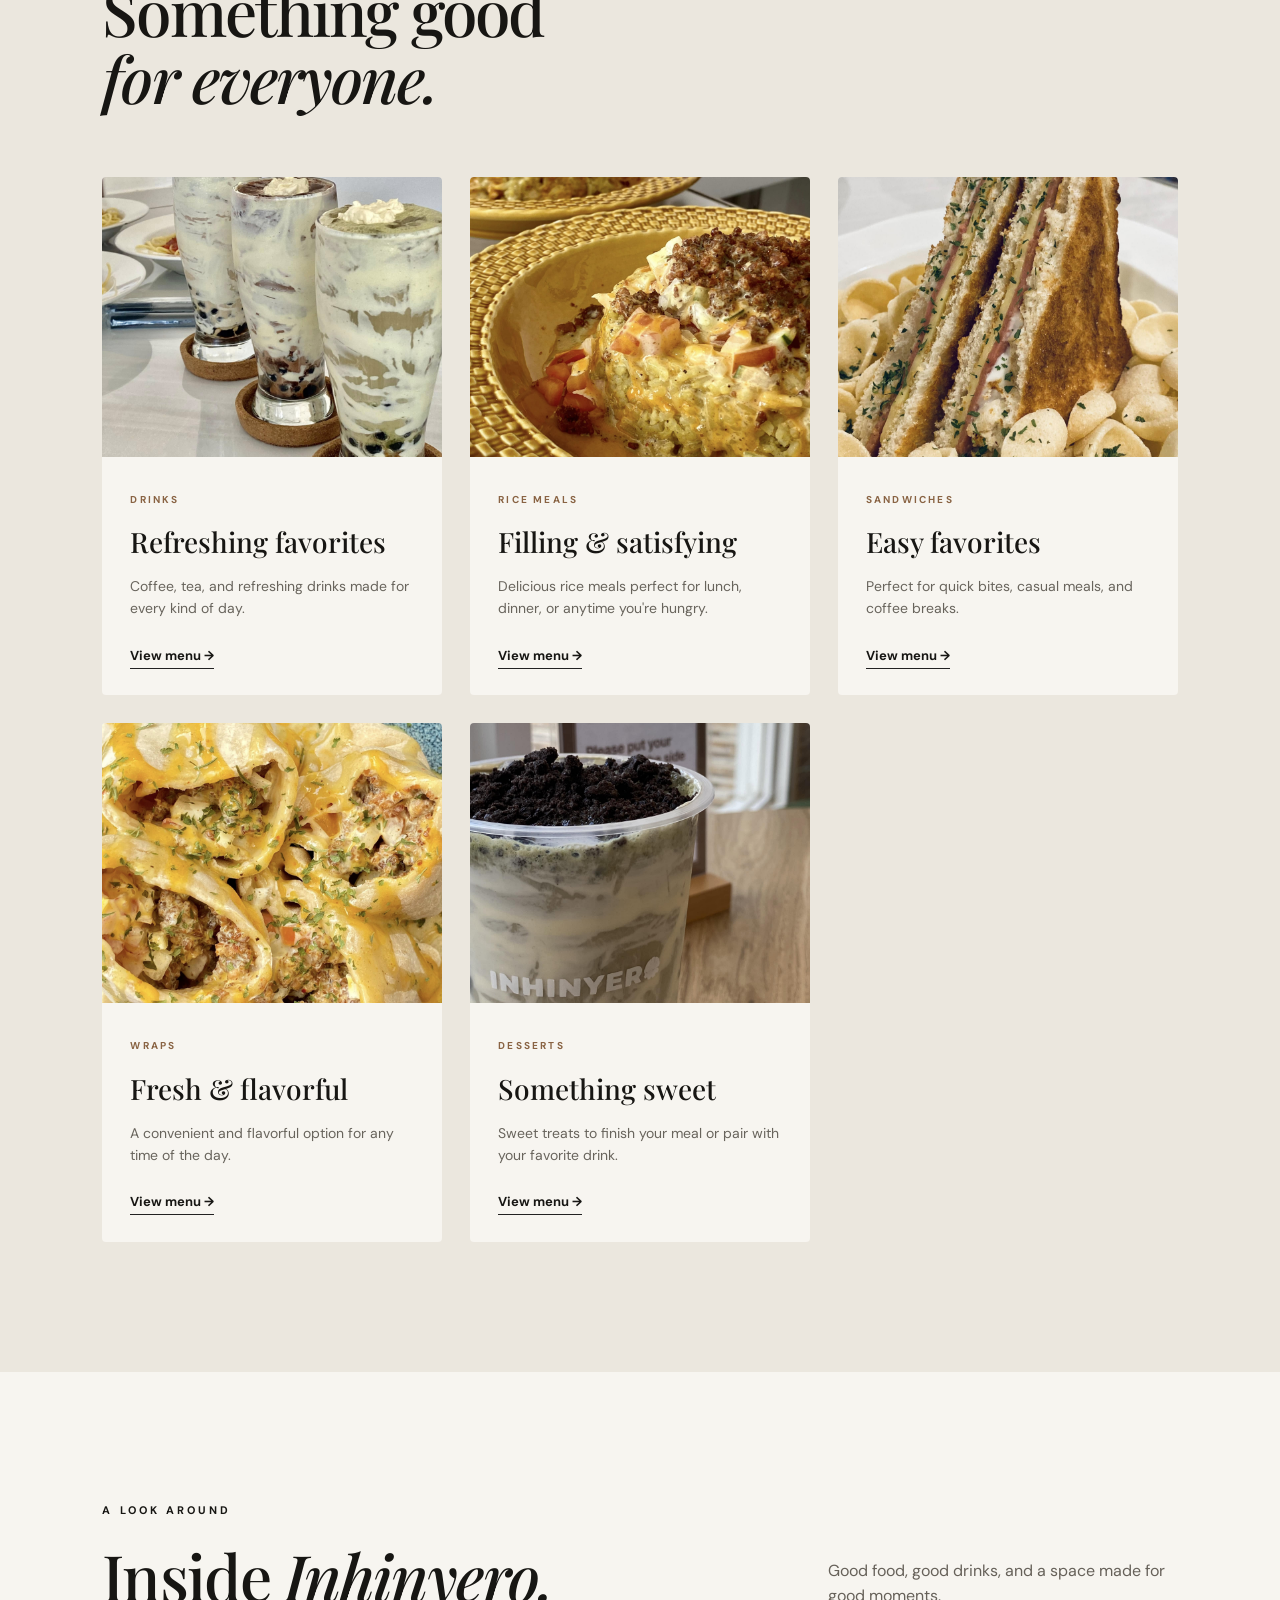
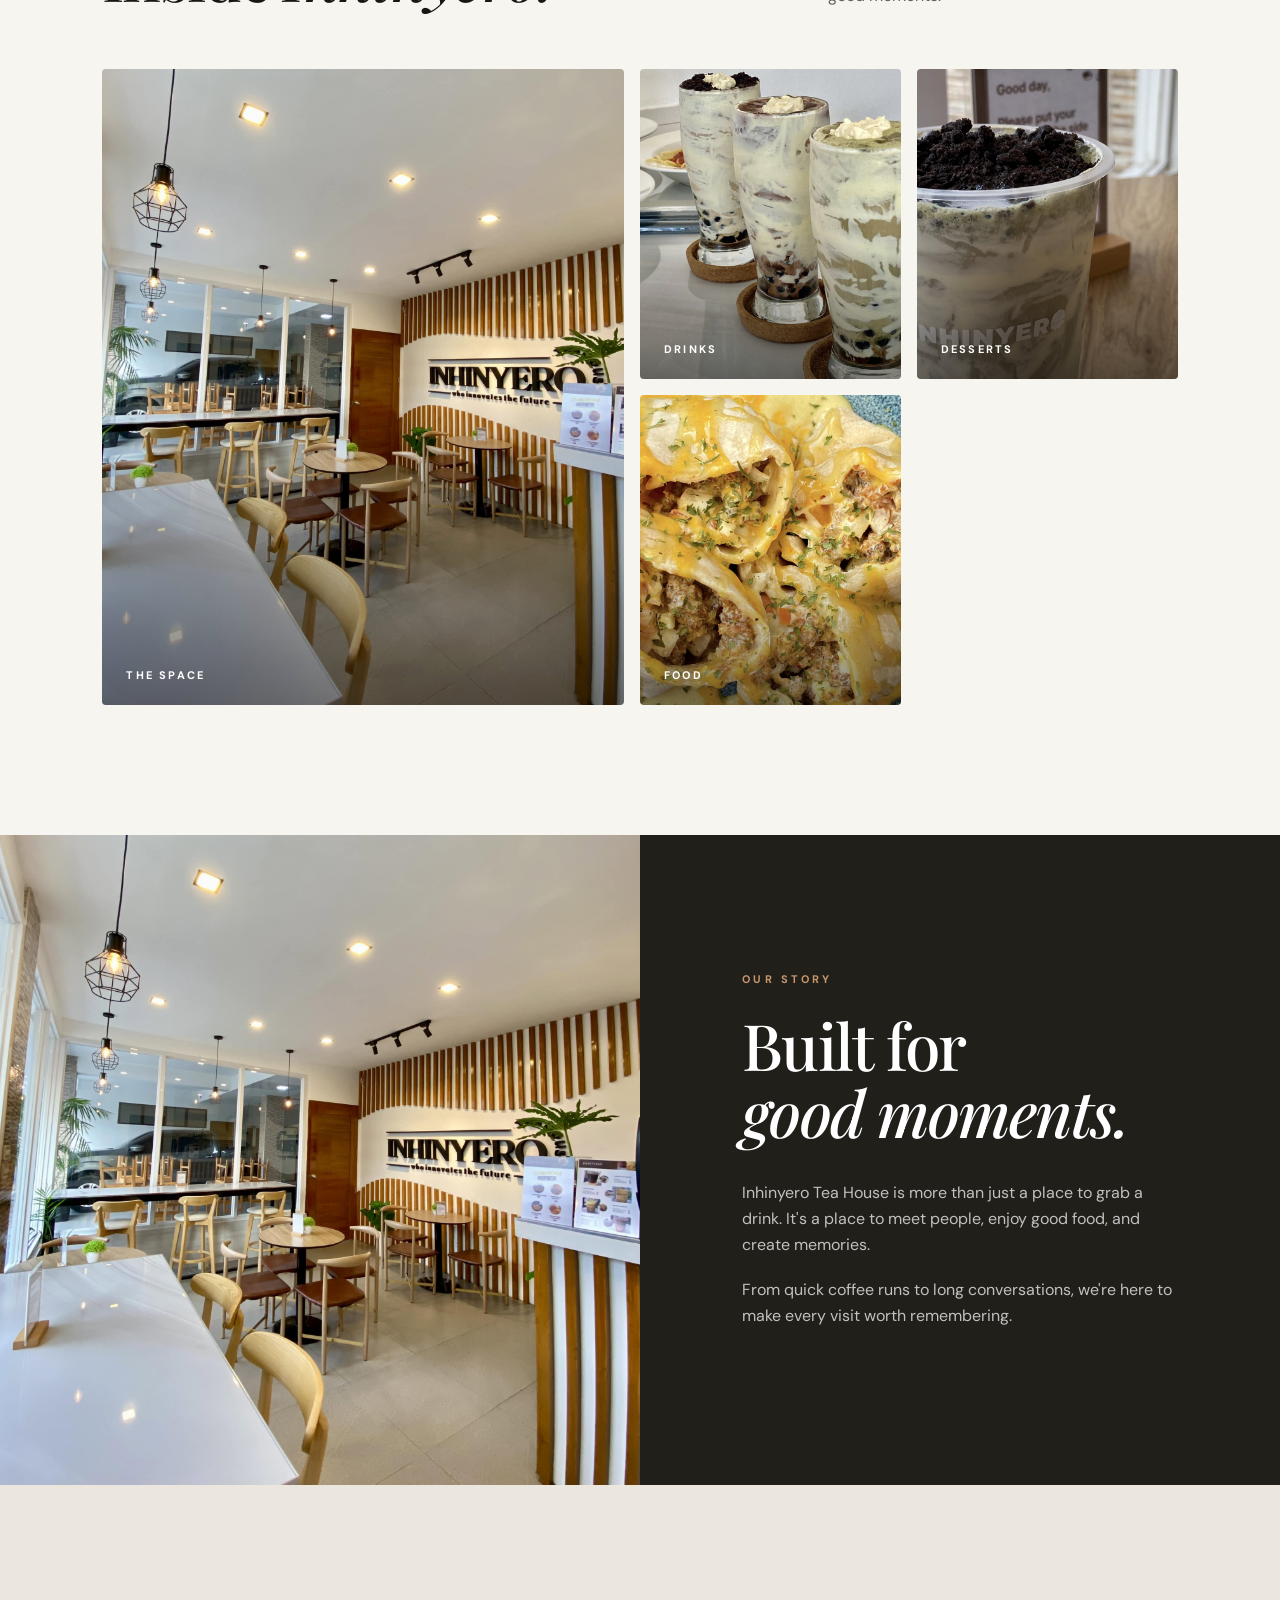
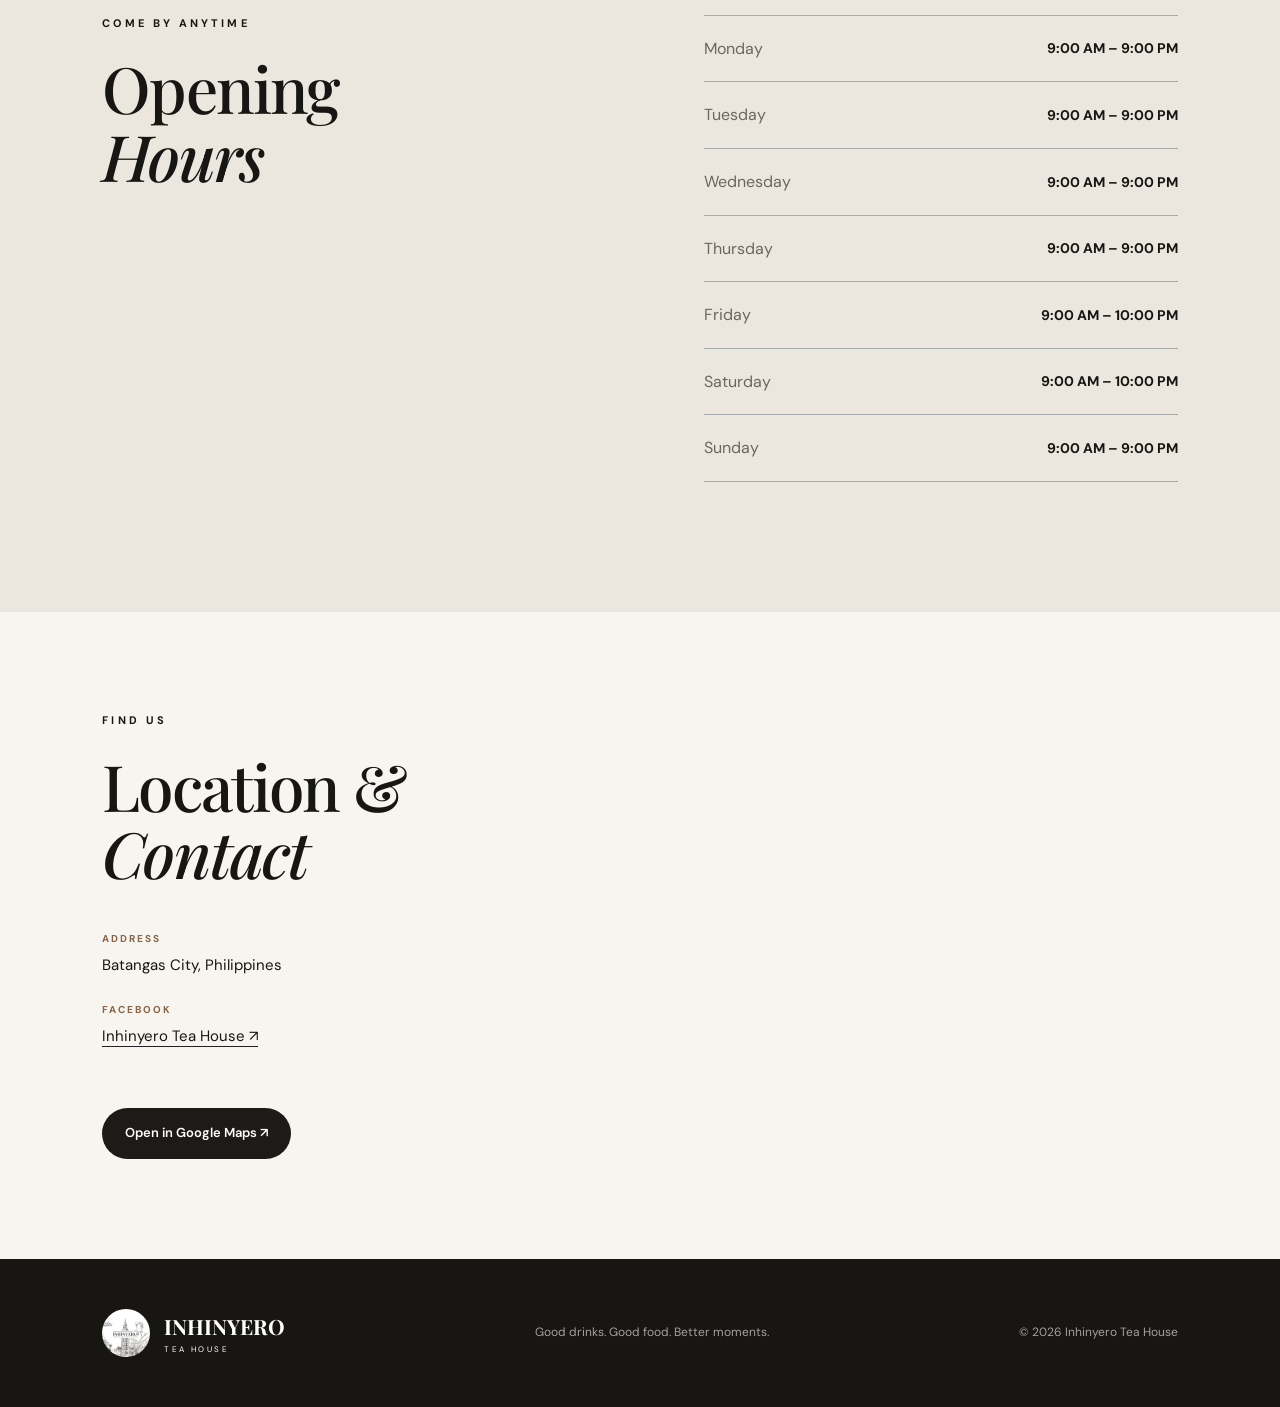
==== commit 3682b692: "Update index.html" ====
--- a/cafe-editorial-site/index.html
+++ b/cafe-editorial-site/index.html
@@ -46,8 +46,8 @@
   </button>
 
   <nav>
+    <a href="#about">About</a>
     <a href="#menu">Menu</a>
-    <a href="#about">About</a>
     <a href="#gallery">Gallery</a>
     <a href="#hours">Hours</a>
     <a href="#location">Location</a>
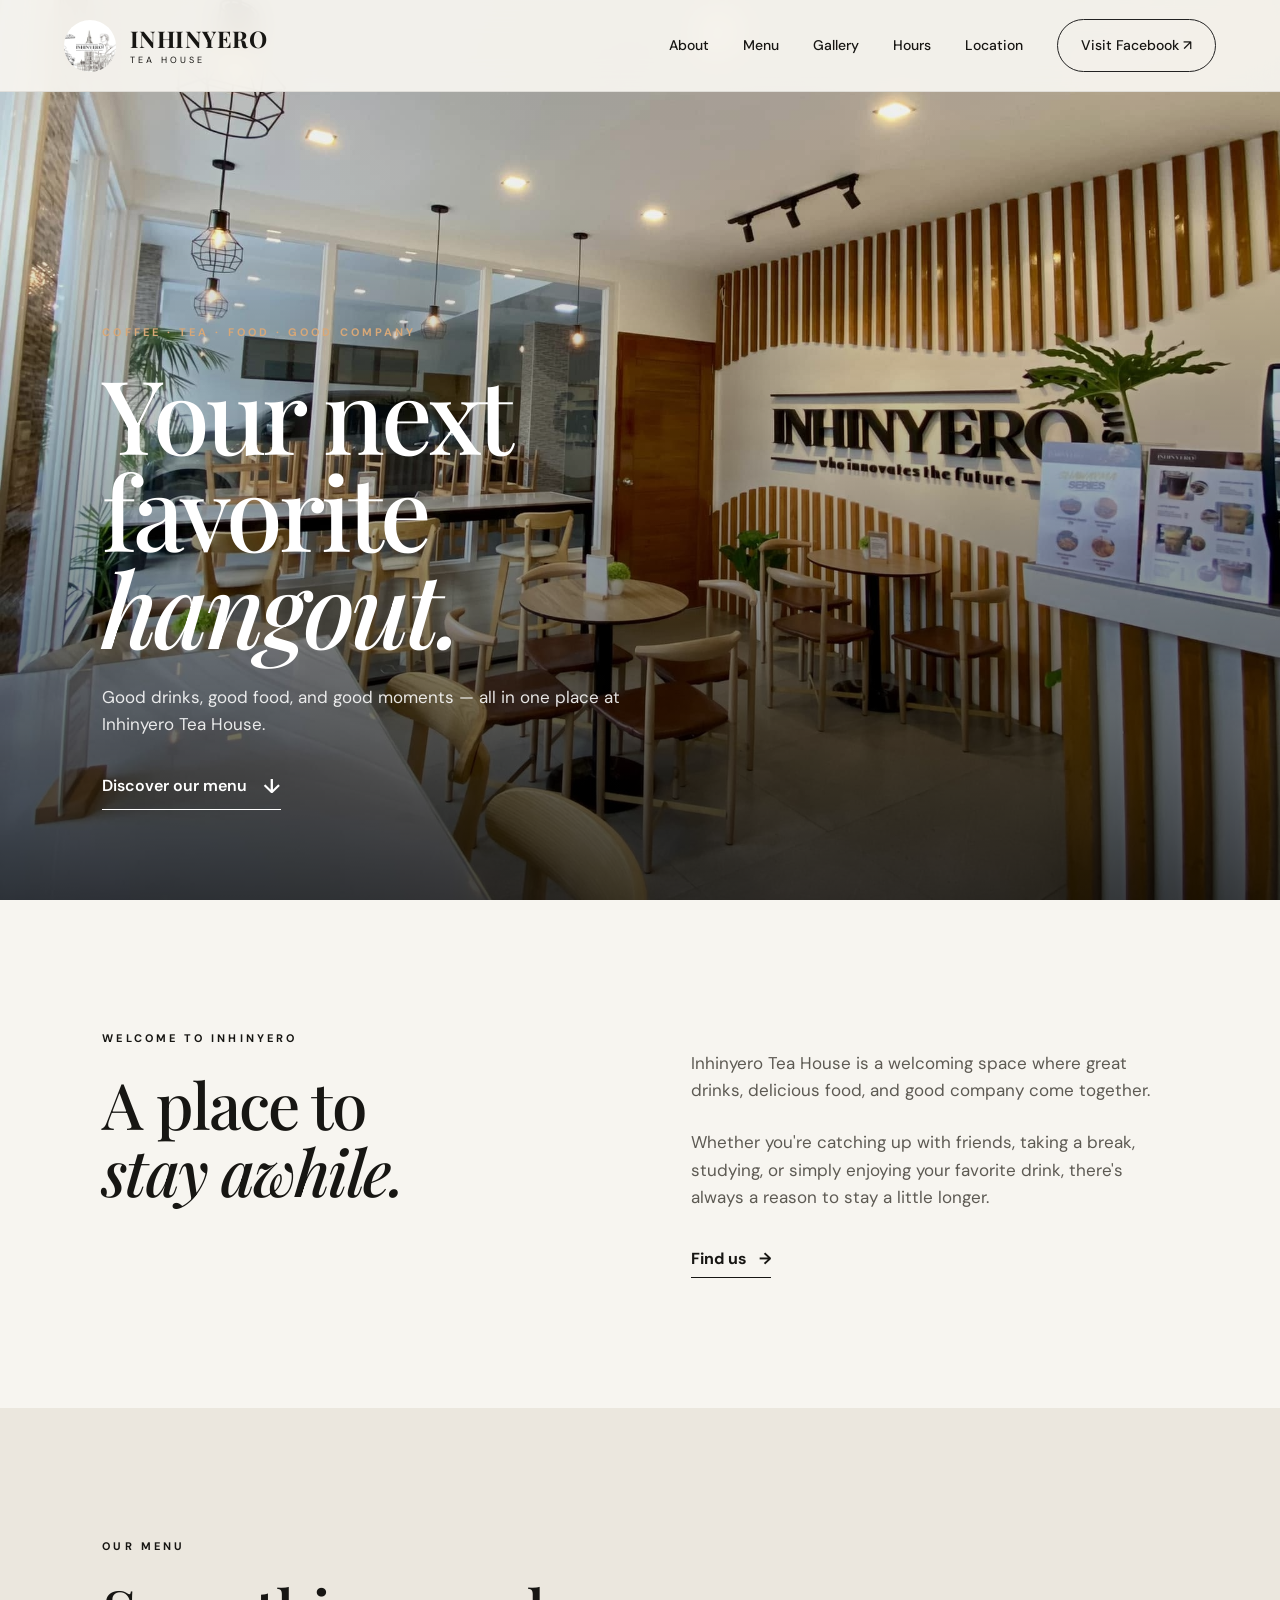
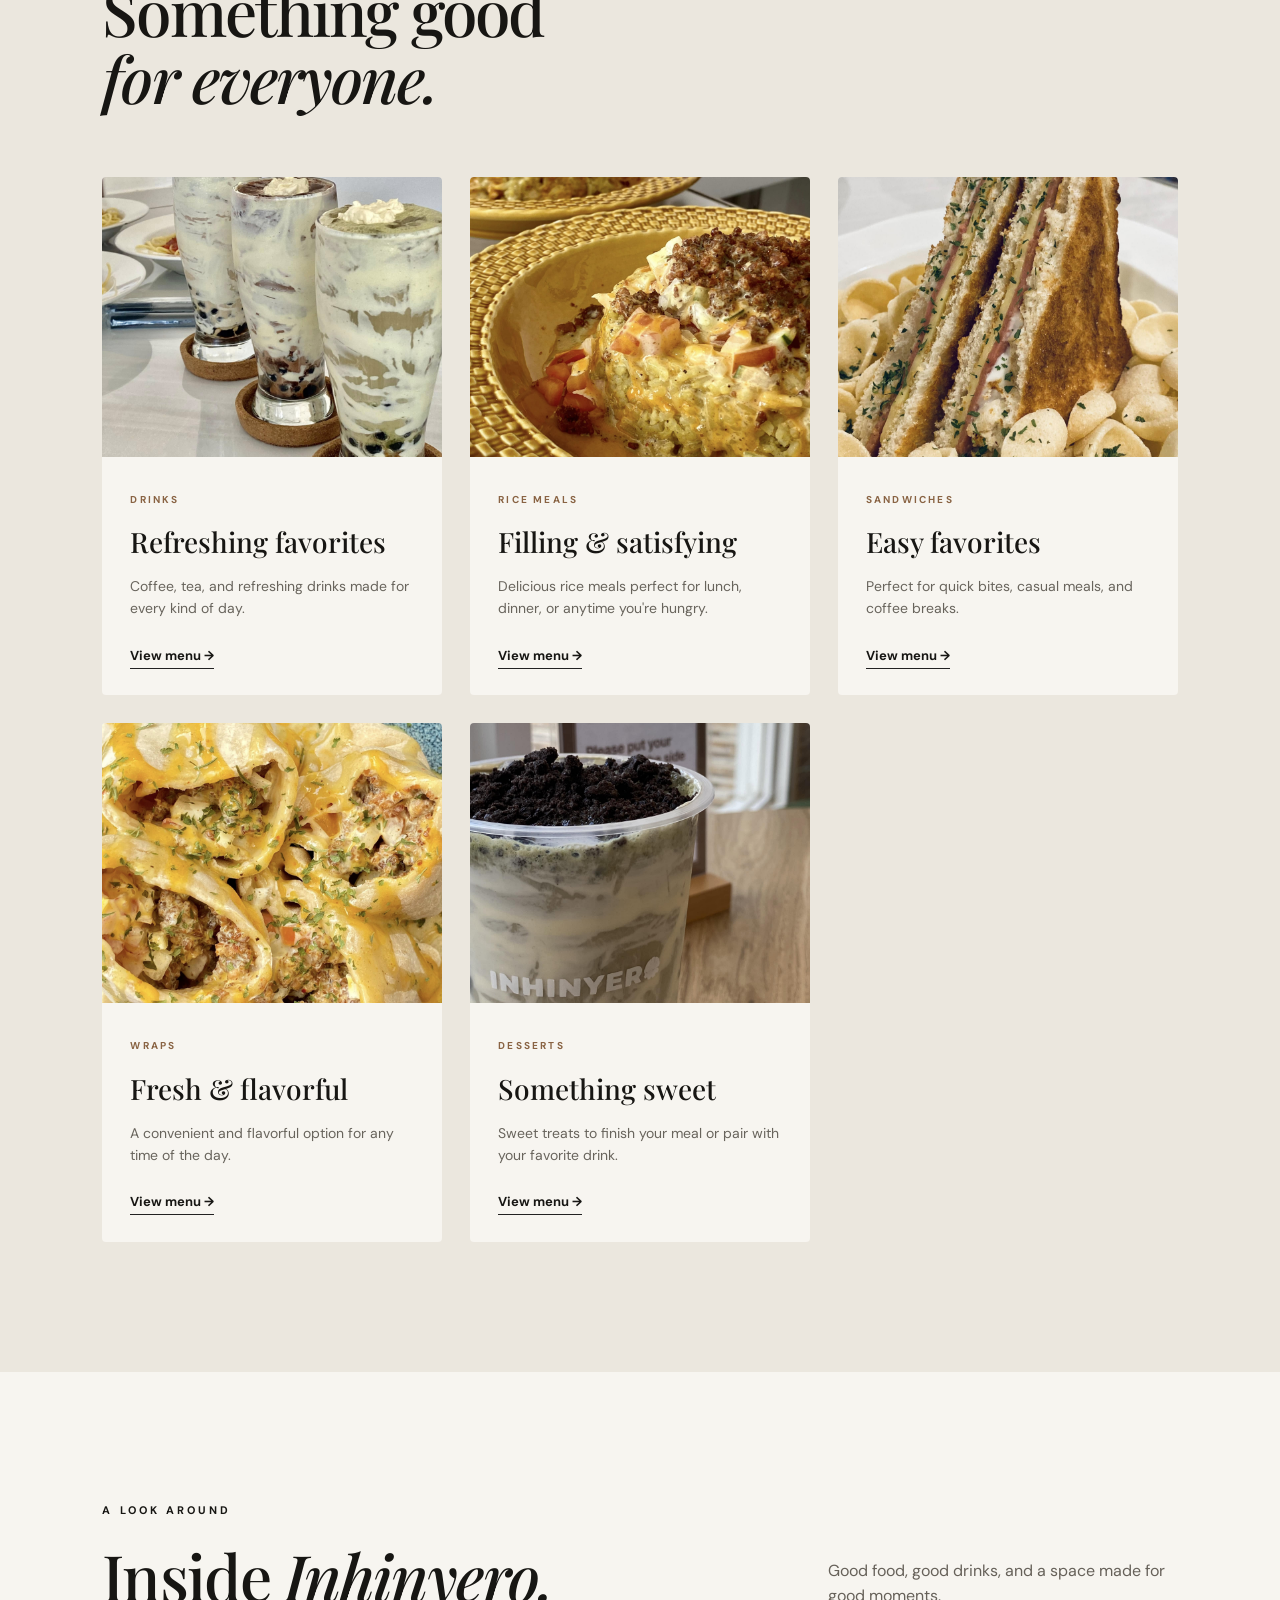
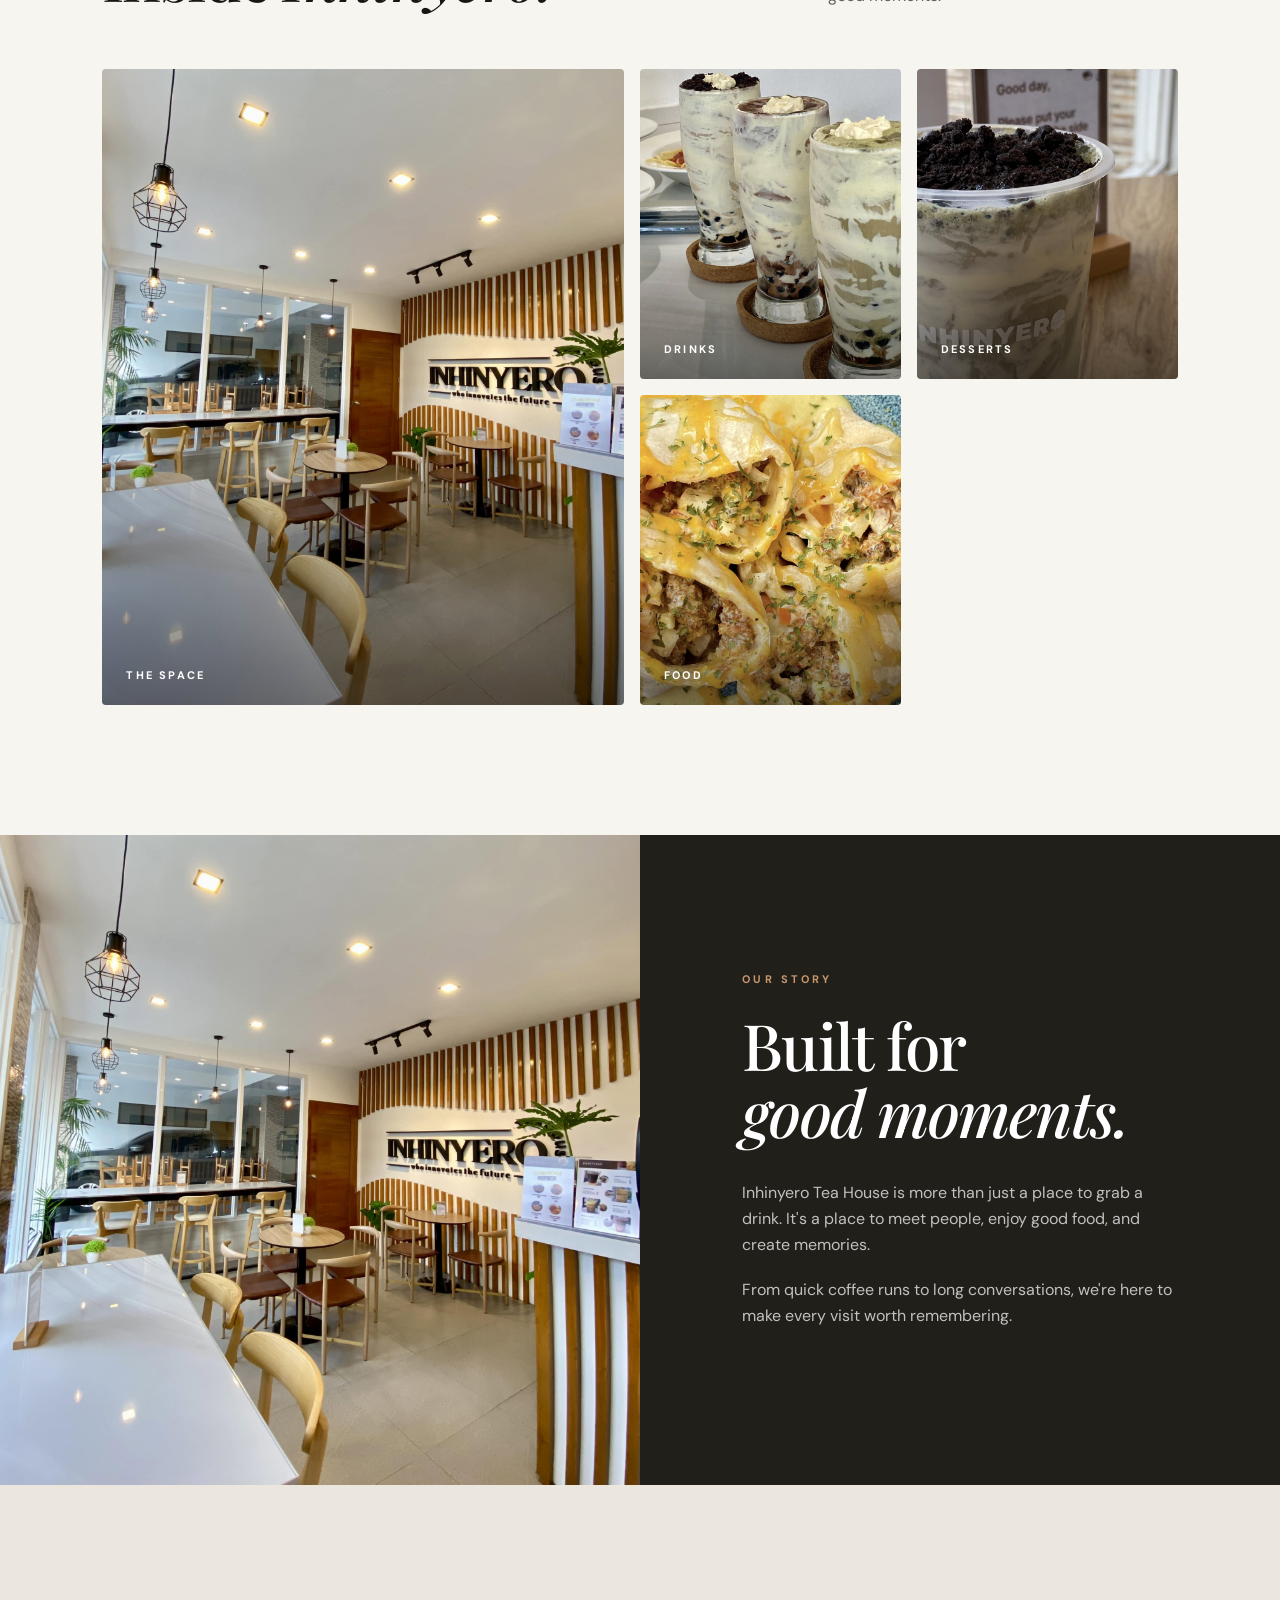
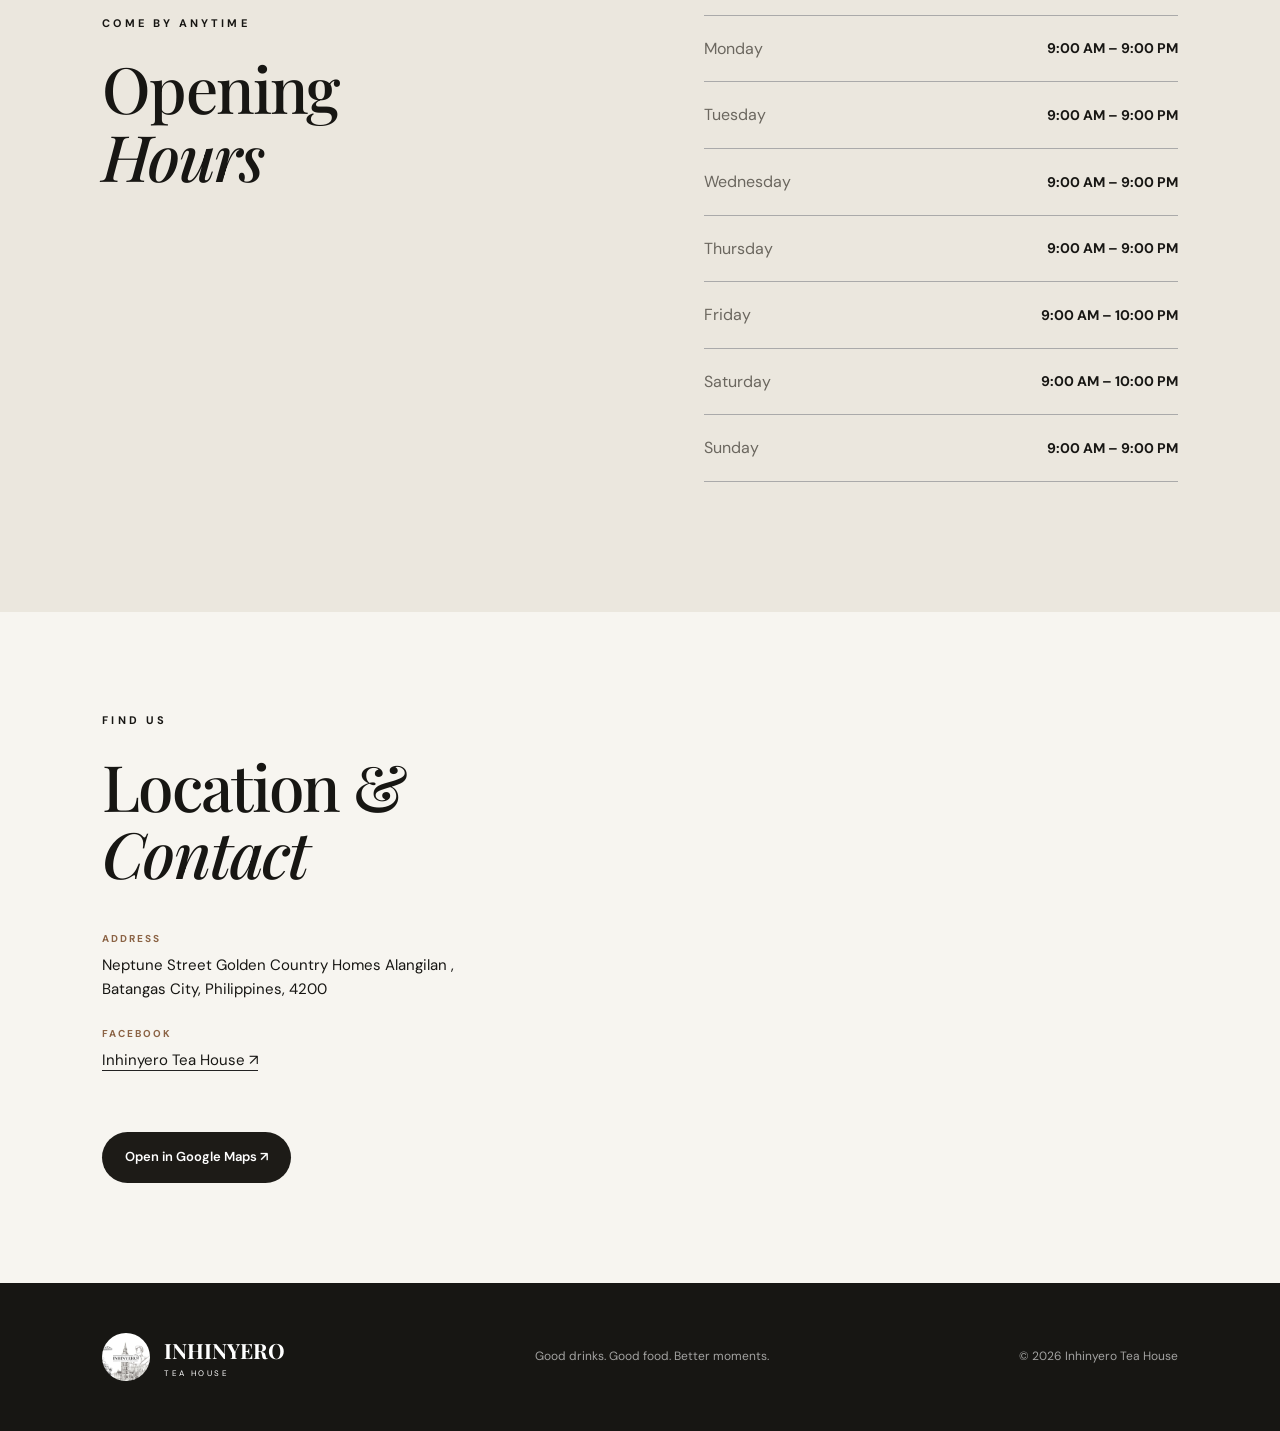
==== commit dcfa6150: "Update index.html" ====
--- a/cafe-editorial-site/index.html
+++ b/cafe-editorial-site/index.html
@@ -572,7 +572,7 @@
         </small>
 
         <p>
-          Batangas City, Philippines
+          Neptune Street Golden Country Homes Alangilan , Batangas City, Philippines, 4200
         </p>
 
       </div>
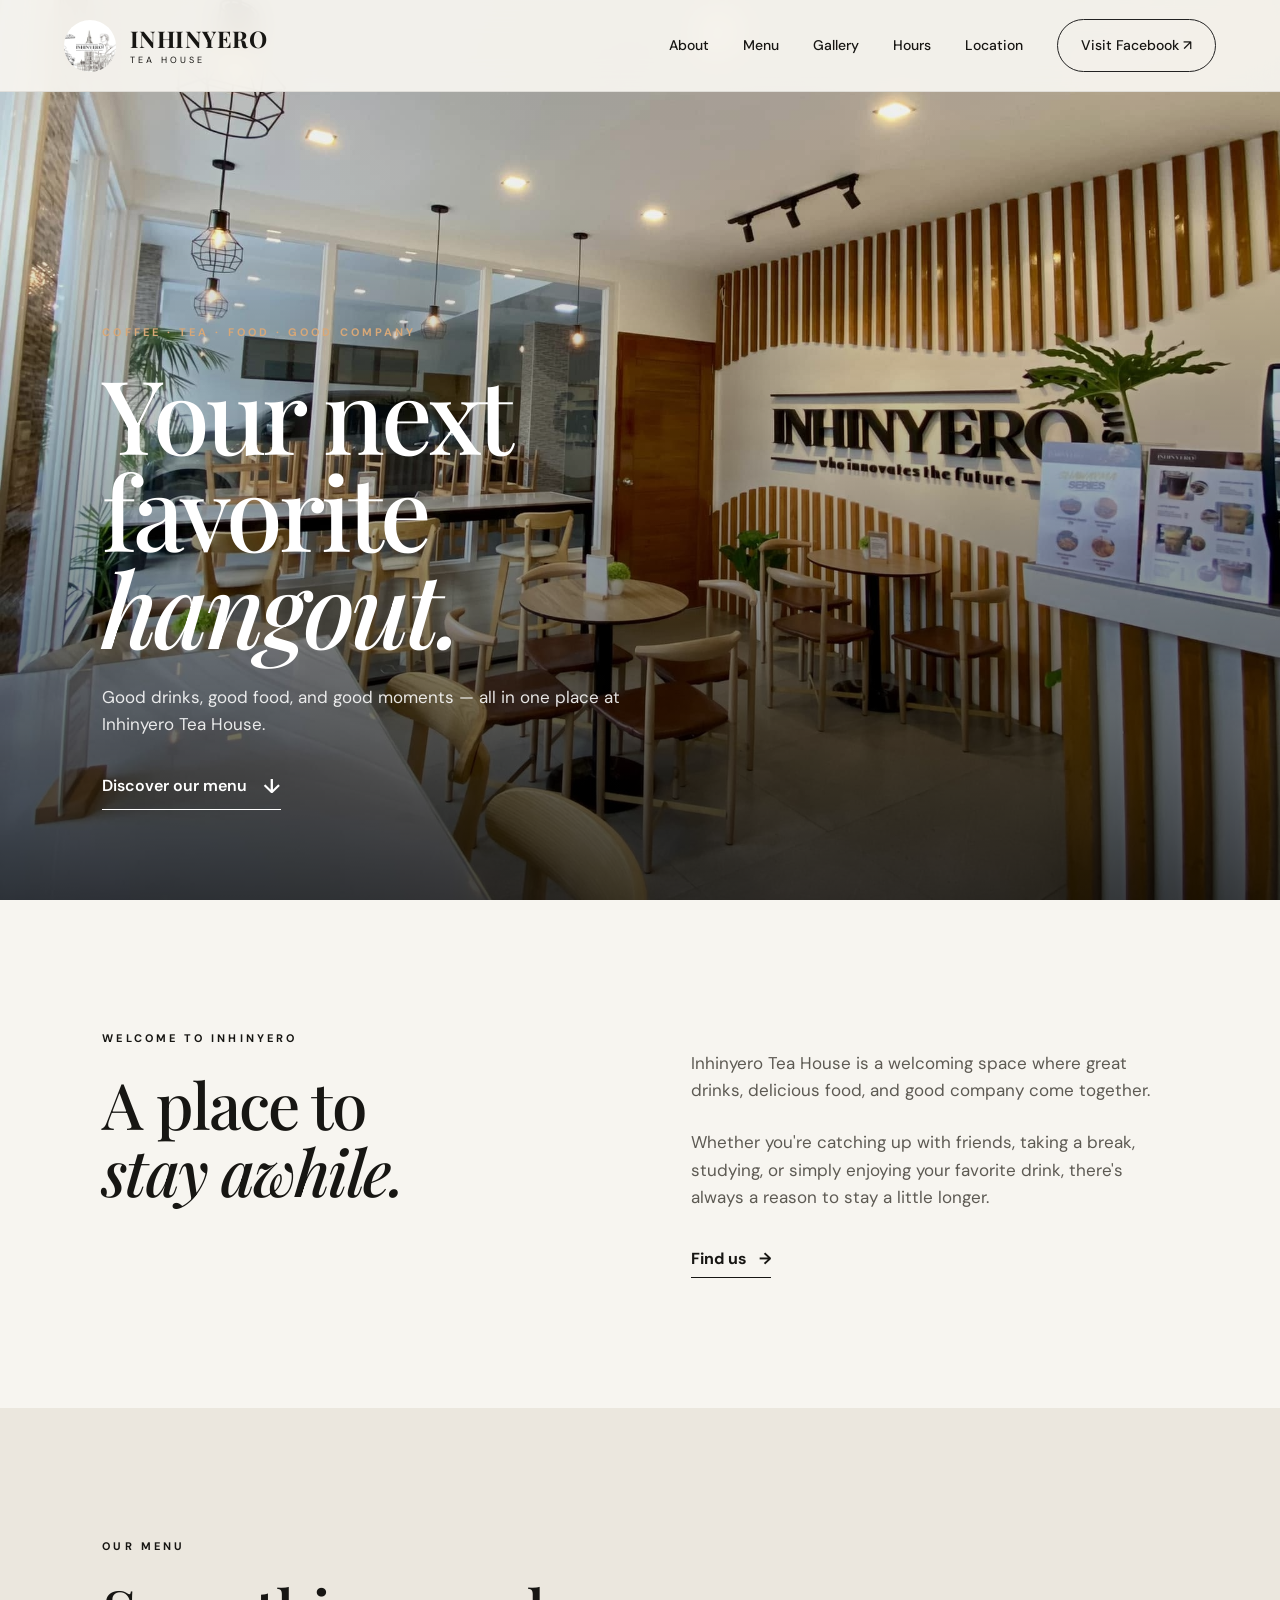
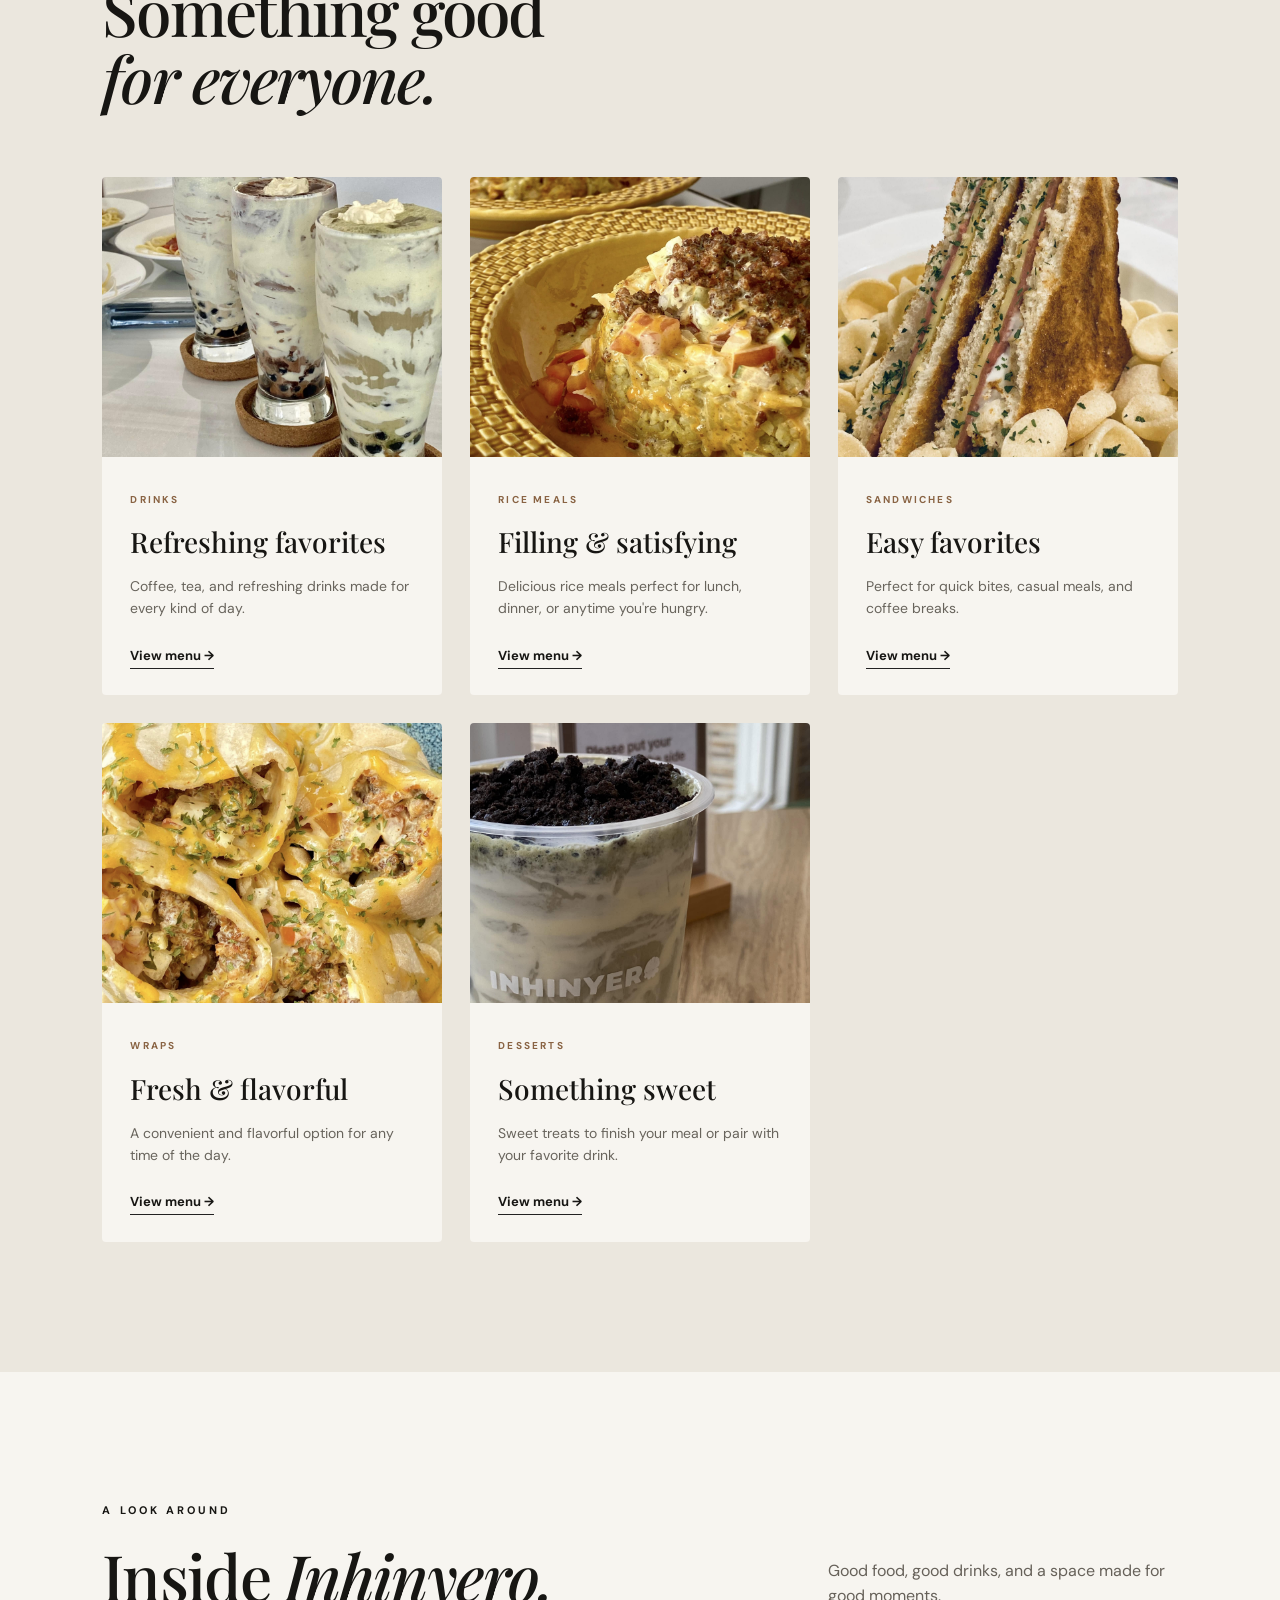
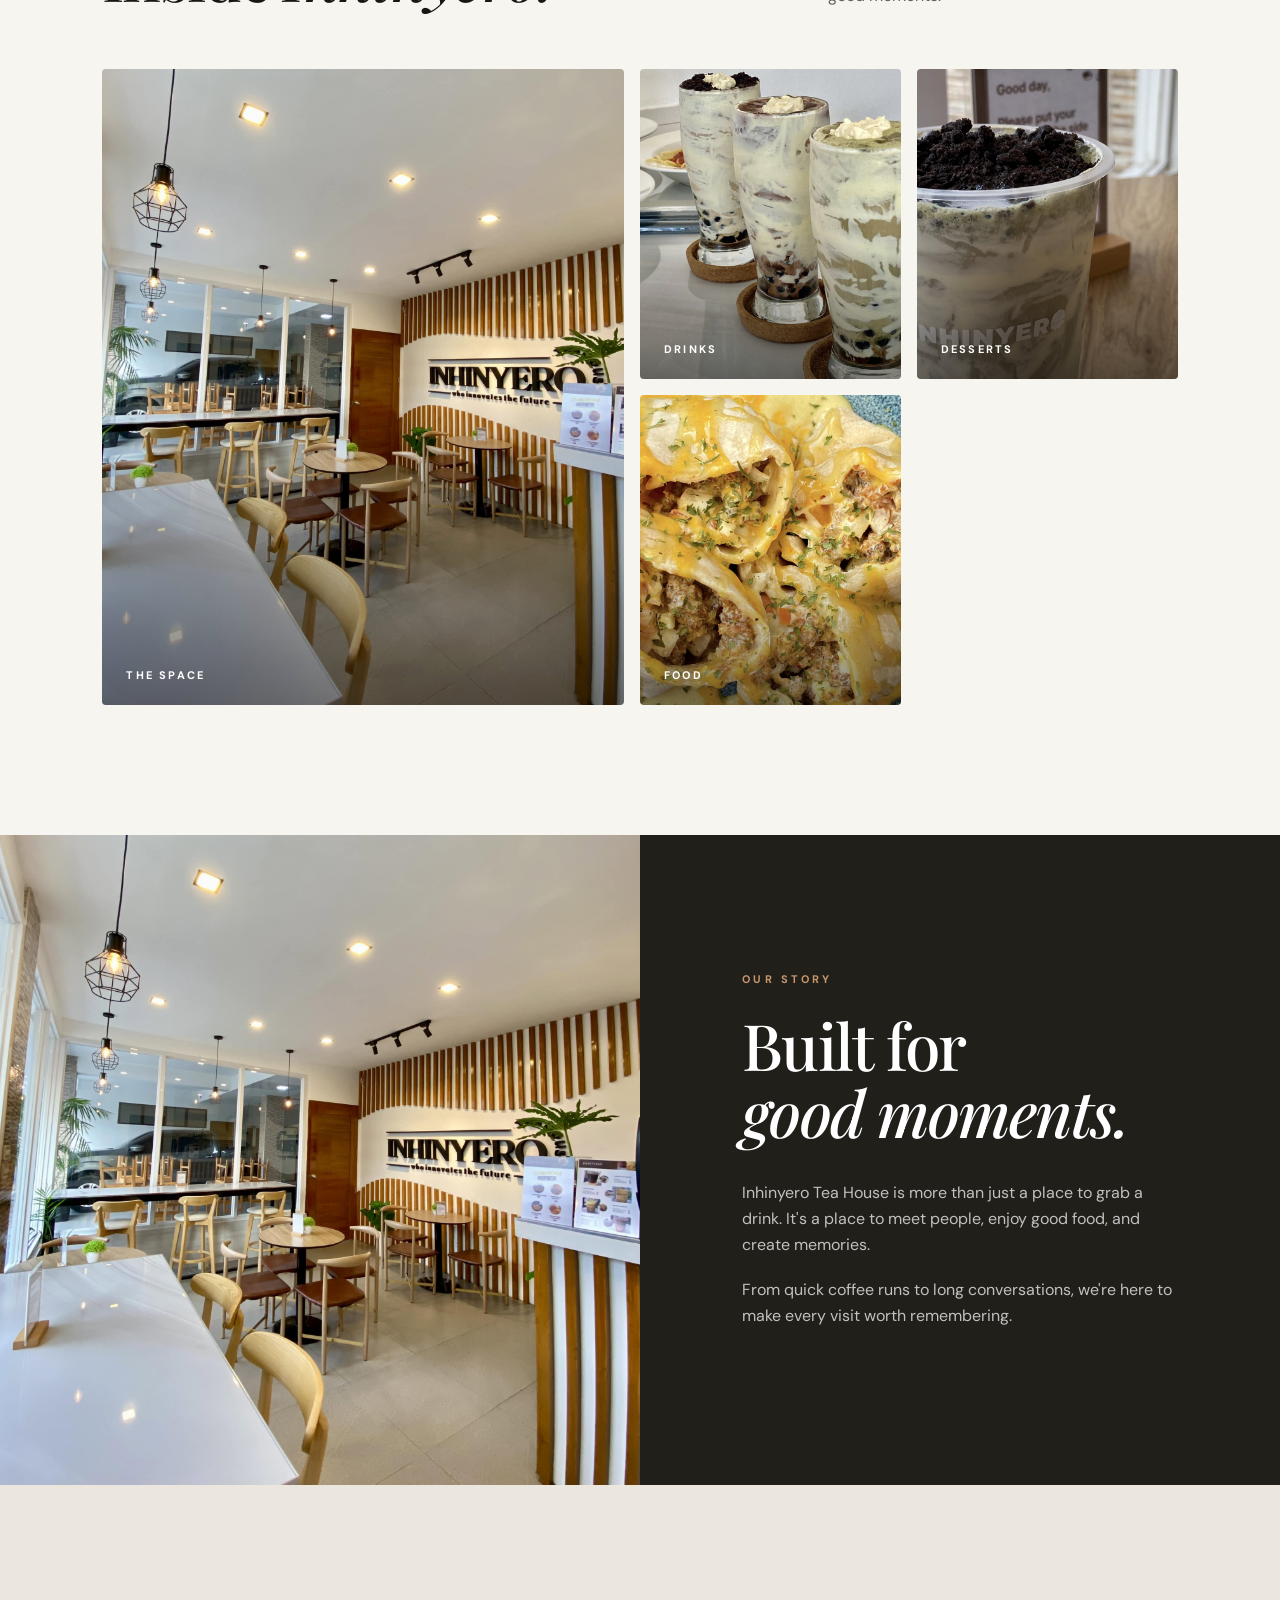
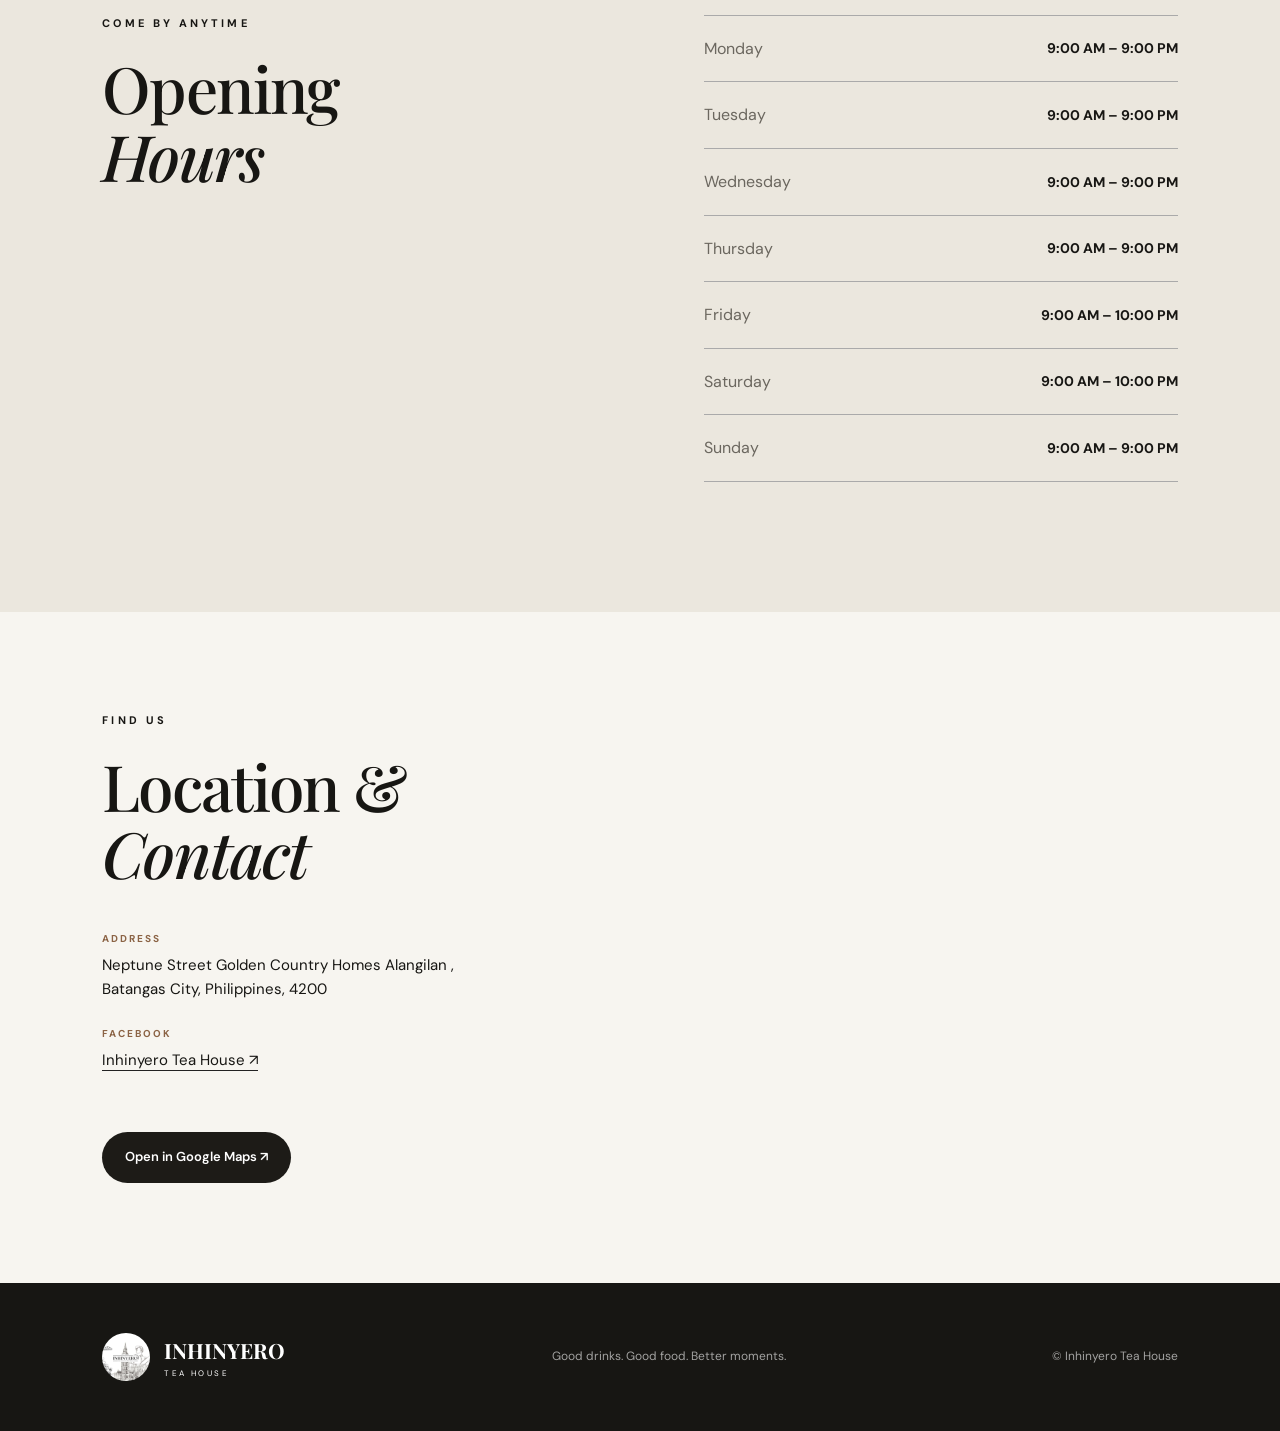
==== commit 4c4494b6: "Update index.html" ====
--- a/cafe-editorial-site/index.html
+++ b/cafe-editorial-site/index.html
@@ -661,7 +661,7 @@
 
 
   <p>
-    © <span id="year"></span>
+    © <span id="2023"></span>
     Inhinyero Tea House
   </p>
 
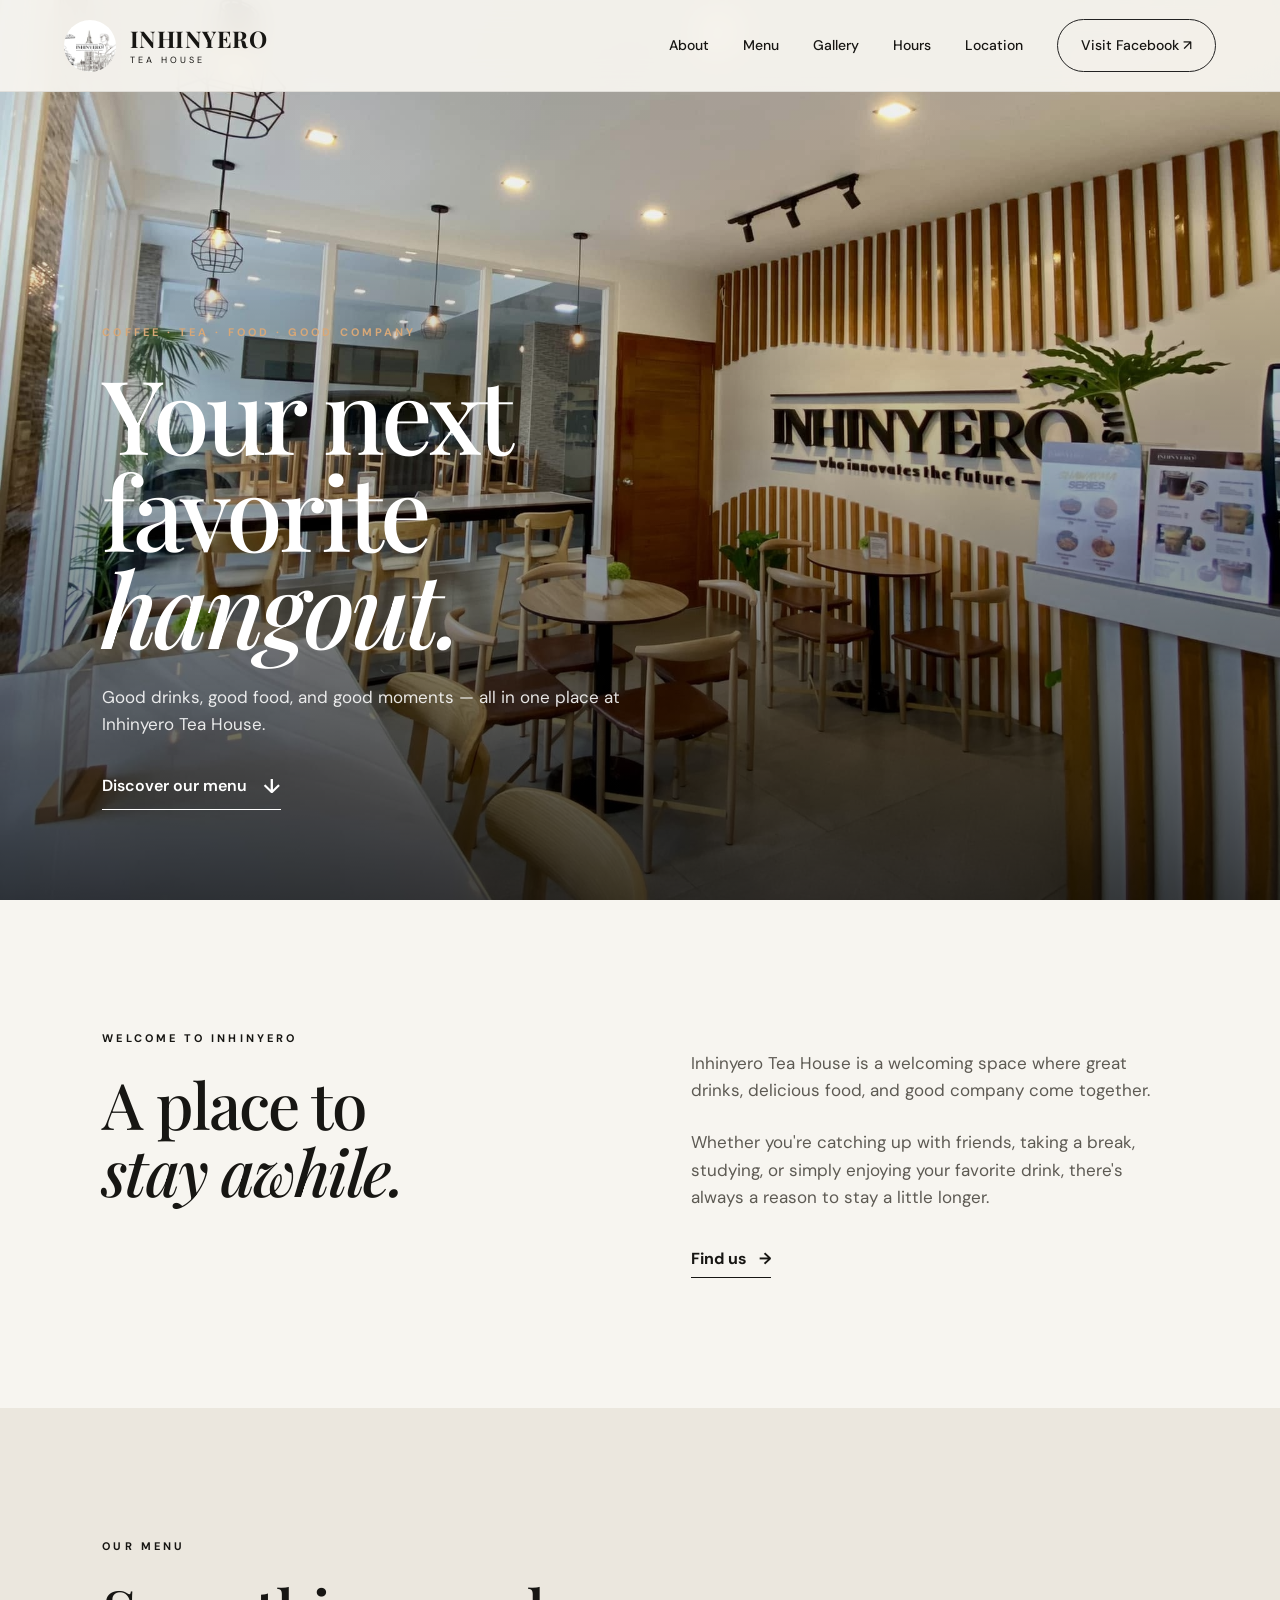
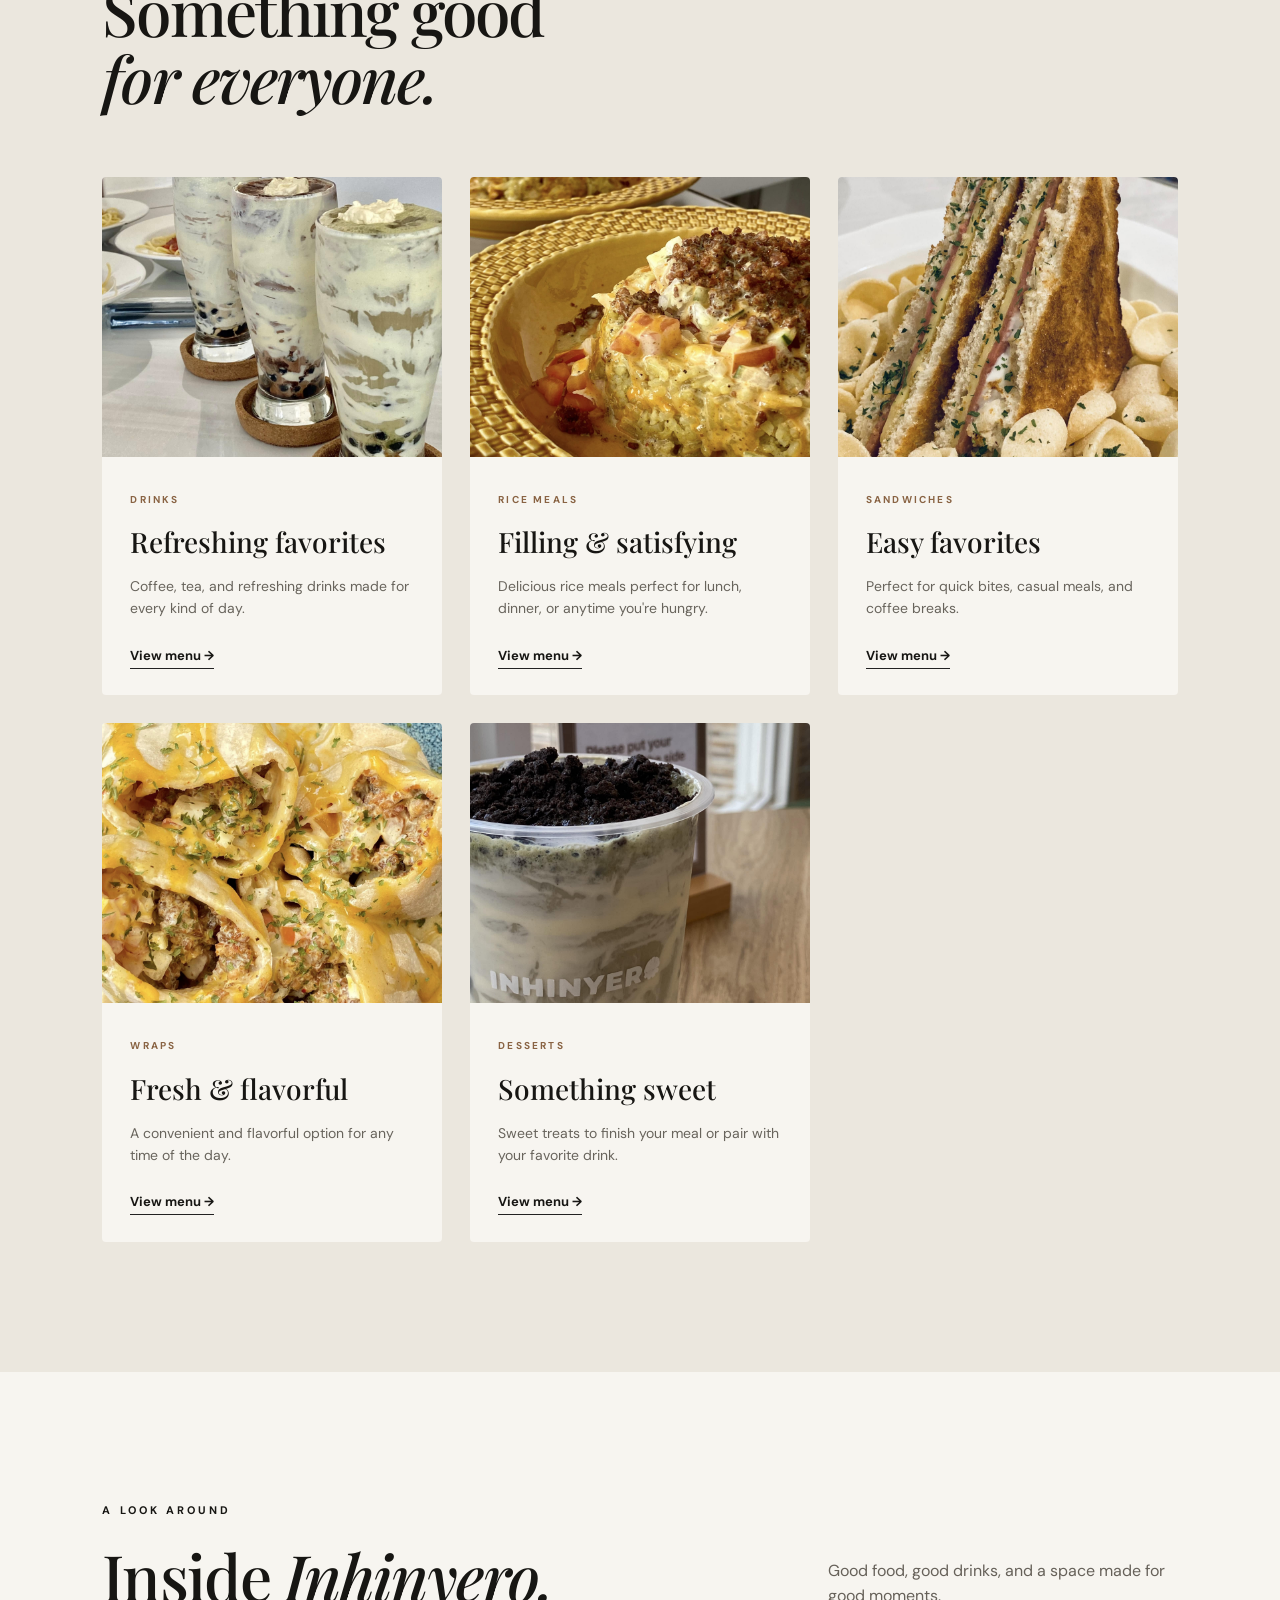
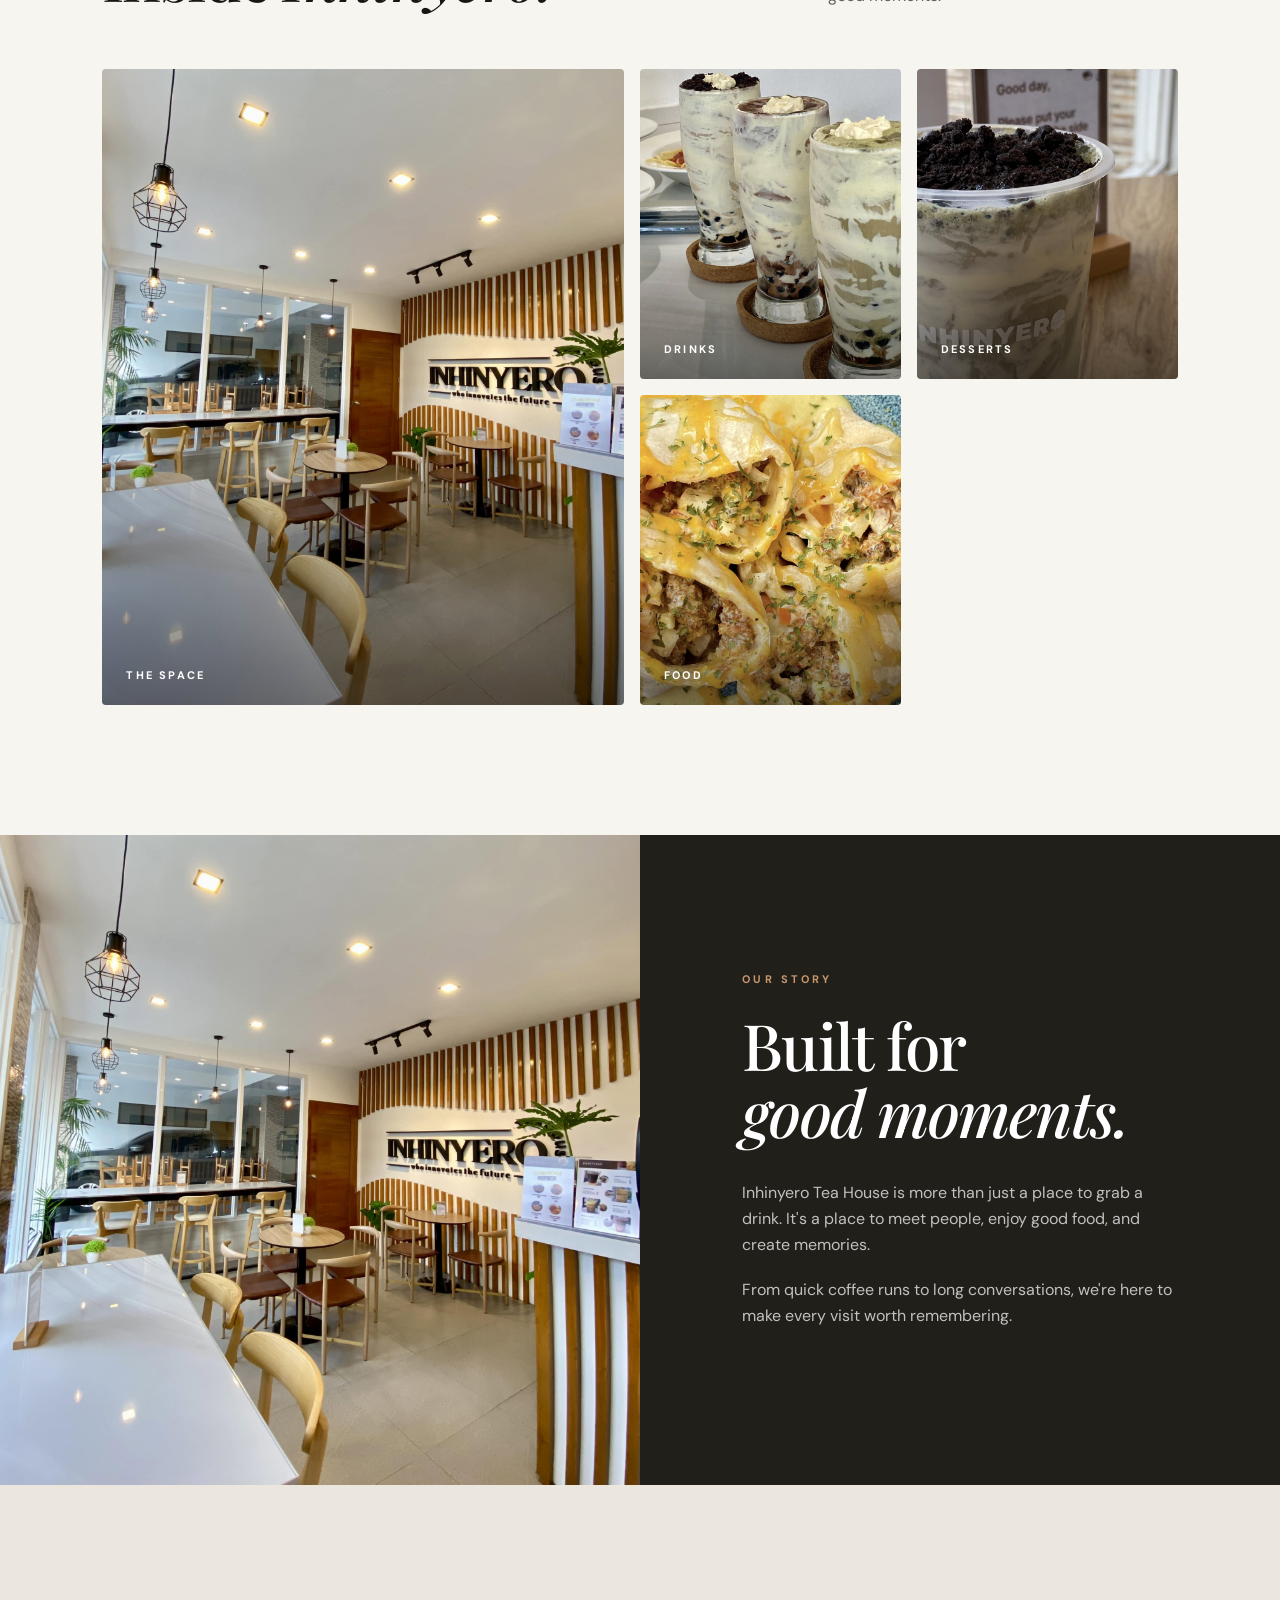
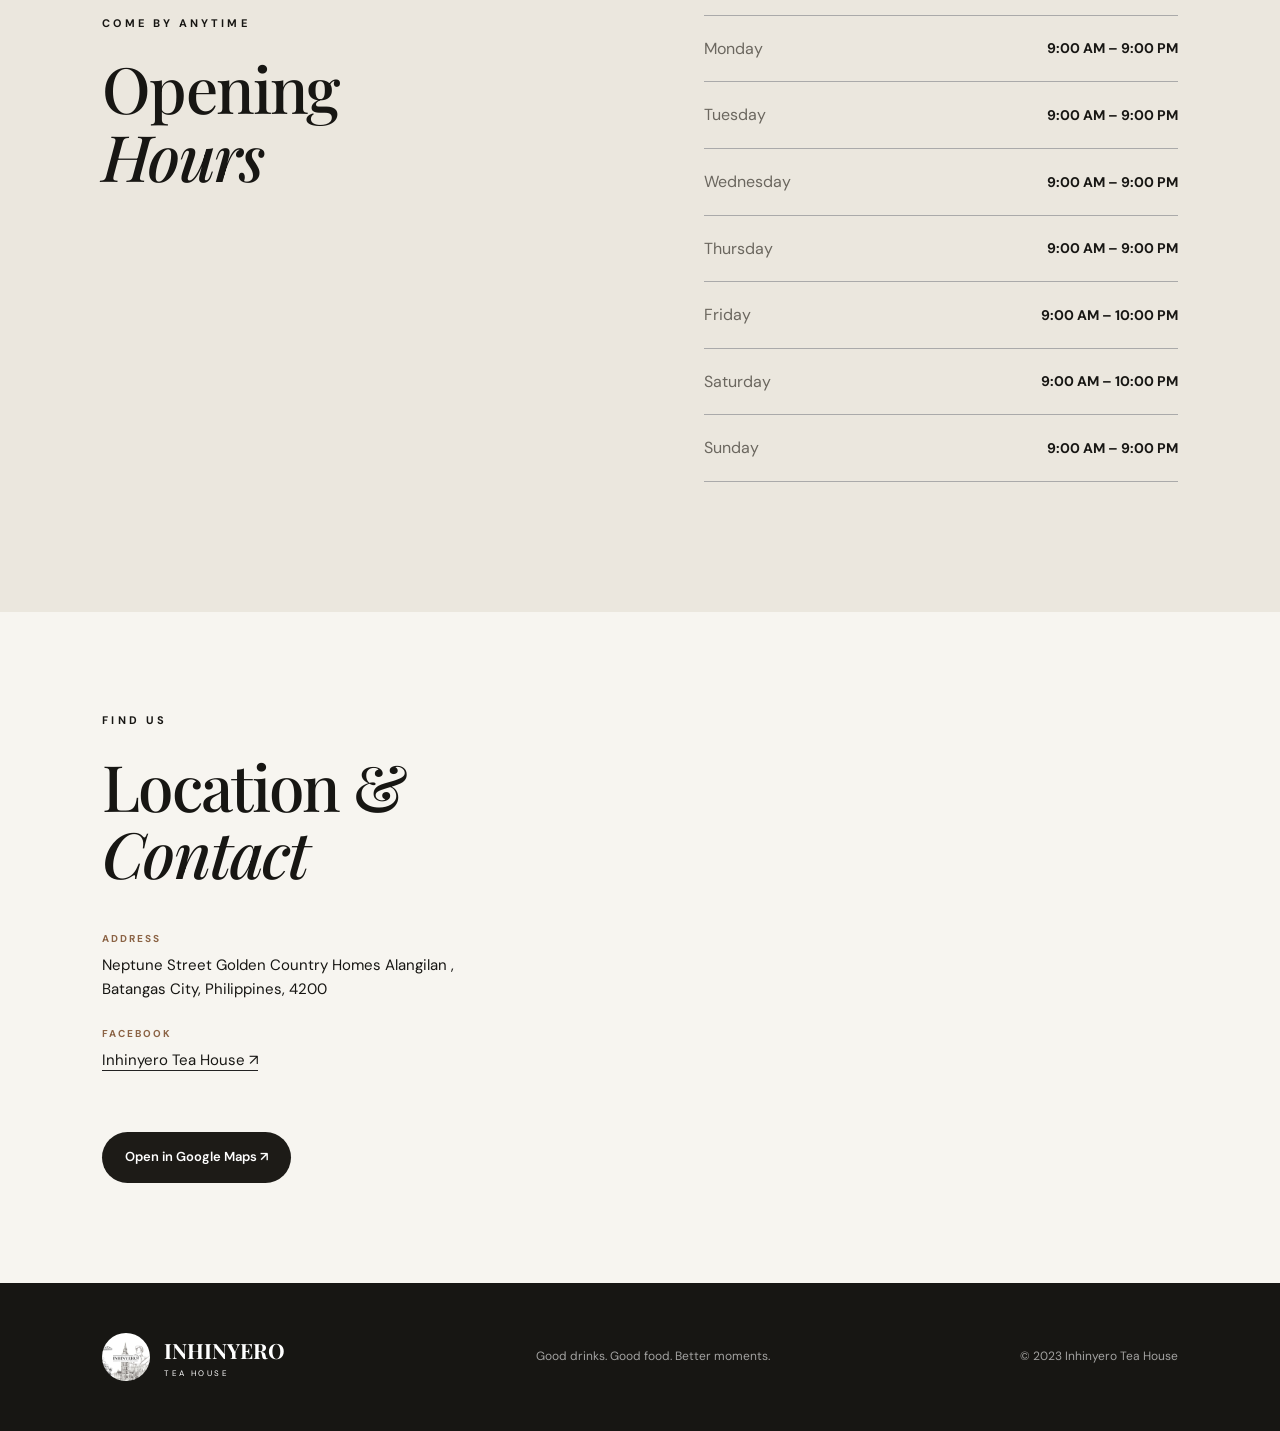
==== commit 71c57c1c: "Update index.html" ====
--- a/cafe-editorial-site/index.html
+++ b/cafe-editorial-site/index.html
@@ -660,10 +660,9 @@
   </p>
 
 
-  <p>
-    © <span id="2023"></span>
-    Inhinyero Tea House
-  </p>
+ <p>
+  © 2023 Inhinyero Tea House
+</p>
 
 </footer>
 
